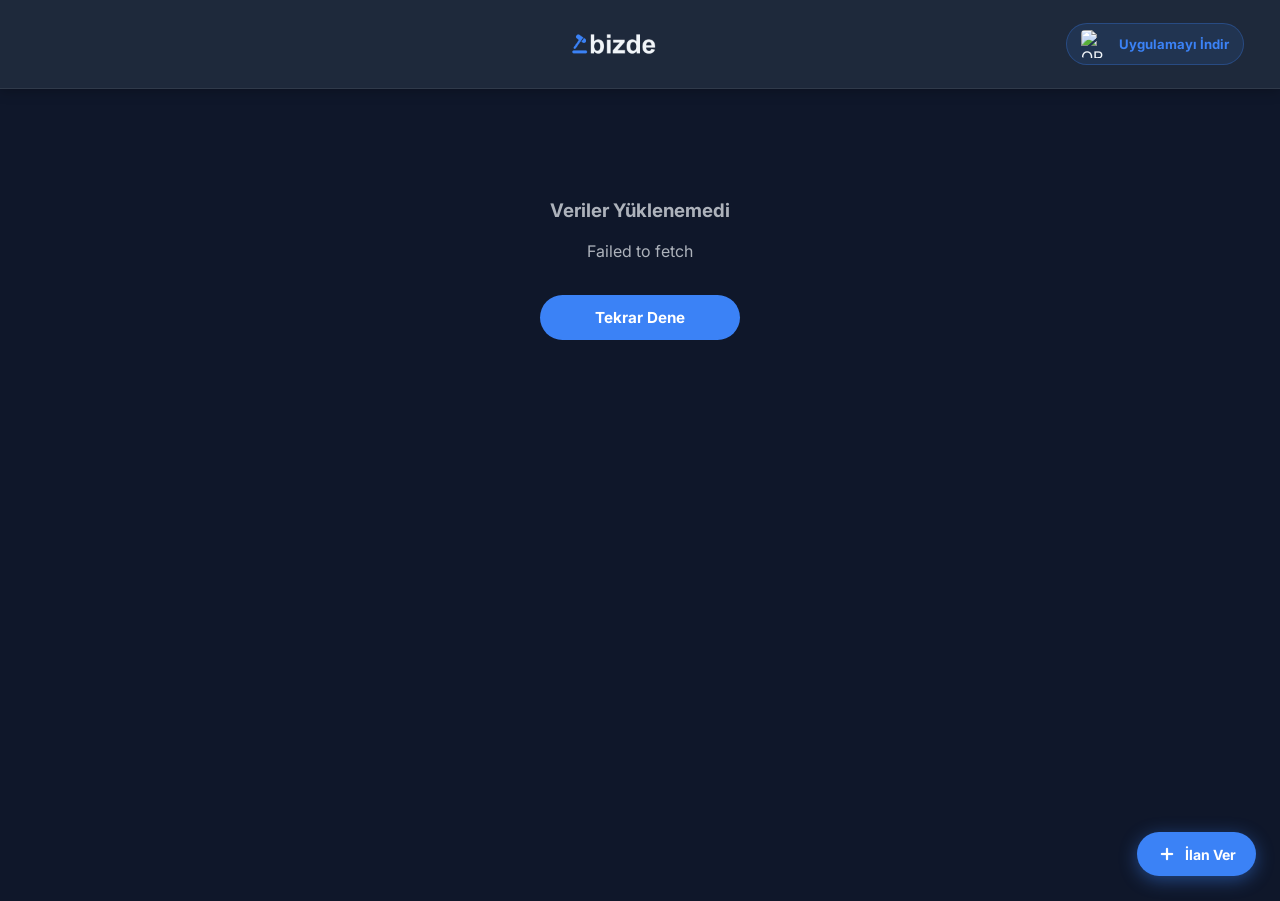
==== index.html @ 323c4555 "added new web" ====
<!DOCTYPE html>
<html lang="tr">
<head>
  <meta charset="UTF-8" />
  <meta name="viewport" content="width=device-width, initial-scale=1.0, maximum-scale=1.0, user-scalable=no" />
  <title>Bizde - İlan ve Teklifler</title>
  <meta name="description" content="Bizde, Türkiye'nin en kapsamlı ilan ve teklif platformu. İlanlarını ücretsiz yayınla, hızlı teklif al, güvenle alım satım yap." />
  
  <link rel="icon" type="image/png" href="assets/images/bizde_logo_dark.png" />
  <link rel="apple-touch-icon" href="assets/images/bizde_logo_dark.png" />

  <link rel="preconnect" href="https://fonts.googleapis.com" />
  <link rel="preconnect" href="https://fonts.gstatic.com" crossorigin />
  <link href="https://fonts.googleapis.com/css2?family=Inter:wght@300;400;500;600;700;800;900&display=swap" rel="stylesheet" />
  <!-- Exact Material Symbols Rounded font for Flutter 1:1 Icons -->
  <link rel="stylesheet" href="https://fonts.googleapis.com/css2?family=Material+Symbols+Rounded:opsz,wght,FILL,GRAD@20..48,400..700,1,0" />
  <link rel="stylesheet" href="style.css" />
</head>
<body>
  <!-- Full-Width Top Navigation Bar -->
  <header class="app-header" id="app-header">
    <div class="header-container">
      <div class="header-left">
        <!-- Back button on detail page, hidden on home -->
        <button id="header-back-btn" class="header-icon-btn" style="display: none;" onclick="window.location.hash = '#/'" title="Geri">
          <span class="material-symbols-rounded" style="font-size: 26px;">arrow_back_ios_new</span>
        </button>
      </div>

      <!-- Center: Large Prominent Bizde Logo -->
      <a href="#/" class="logo-link" id="logo-link" title="Bizde Anasayfa">
        <img src="assets/images/bizde_logo_dark.png" alt="Bizde" class="logo-img" />
      </a>

      <!-- Right: Desktop QR / Mobile Download -->
      <div class="header-right">
        <div class="header-qr-badge desktop-only" onclick="openDownloadModal('Uygulamayı İndir')">
          <img src="https://api.qrserver.com/v1/create-qr-code/?size=100x100&data=https://bizde.app/download-app&bgcolor=1E293B&color=F1F5F9" alt="QR" class="header-qr-img" />
          <div class="header-qr-text">
            <span>Uygulamayı İndir</span>
          </div>
        </div>
        <a href="https://bizde.app/download-app" class="btn-download-mobile mobile-only">İndir</a>
      </div>
    </div>
  </header>

  <!-- Main App Viewport Container -->
  <div class="app-viewport">
    <main id="app-root" class="app-main">
      <!-- Initial Shimmer Skeleton -->
      <div class="skeleton-hero shimmer"></div>
      <div class="skeleton-categories">
        <div class="skeleton-cat-item"><div class="skeleton-cat-box shimmer"></div><div class="skeleton-cat-text shimmer"></div></div>
        <div class="skeleton-cat-item"><div class="skeleton-cat-box shimmer"></div><div class="skeleton-cat-text shimmer"></div></div>
        <div class="skeleton-cat-item"><div class="skeleton-cat-box shimmer"></div><div class="skeleton-cat-text shimmer"></div></div>
        <div class="skeleton-cat-item"><div class="skeleton-cat-box shimmer"></div><div class="skeleton-cat-text shimmer"></div></div>
        <div class="skeleton-cat-item"><div class="skeleton-cat-box shimmer"></div><div class="skeleton-cat-text shimmer"></div></div>
      </div>
      <div class="skeleton-section-title shimmer"></div>
      <div class="tenders-list-container">
        <div class="skeleton-card"><div class="skeleton-card-img shimmer"></div><div class="skeleton-card-body"><div class="skeleton-line title shimmer"></div><div class="skeleton-line location shimmer"></div><div class="skeleton-line badge shimmer"></div><div class="skeleton-card-bottom"><div class="skeleton-line meta shimmer"></div><div class="skeleton-line price shimmer"></div></div></div></div>
        <div class="skeleton-card"><div class="skeleton-card-img shimmer"></div><div class="skeleton-card-body"><div class="skeleton-line title shimmer"></div><div class="skeleton-line location shimmer"></div><div class="skeleton-line badge shimmer"></div><div class="skeleton-card-bottom"><div class="skeleton-line meta shimmer"></div><div class="skeleton-line price shimmer"></div></div></div></div>
      </div>
    </main>

    <!-- Floating Action Button (Flutter FAB 1:1) -->
    <button id="fab-add-tender" class="fab-btn" onclick="openDownloadModal('İlan Verme')">
      <span class="material-symbols-rounded" style="font-size: 20px;">add</span>
      <span>İlan Ver</span>
    </button>

    <!-- App Download Modal / Dialog -->
    <div id="download-modal" class="modal-overlay" style="display: none;" onclick="closeDownloadModal(event)">
      <div class="modal-card" onclick="event.stopPropagation()">
        <button class="modal-close-btn" onclick="closeDownloadModal()">&times;</button>
        <div class="modal-header">
          <img src="assets/images/bizde_logo_dark.png" alt="Bizde" class="modal-logo" />
          <h3 id="modal-title">Bizde Mobil Uygulaması</h3>
        </div>
        <p class="modal-desc" id="modal-desc">
          Teklif vermek, ilan yayınlamak ve tüm fırsatları yakalamak için Bizde uygulamasını indirin.
        </p>
        <div class="modal-qr-section desktop-only">
          <img src="https://api.qrserver.com/v1/create-qr-code/?size=180x180&data=https://bizde.app/download-app&bgcolor=0F172A&color=F1F5F9" alt="QR Kod" class="modal-qr-img" />
          <span class="modal-qr-hint">Telefonunuzun kamerasıyla QR kodu taratın</span>
        </div>
        <div class="modal-actions">
          <a href="https://bizde.app/download-app" target="_blank" class="modal-btn-download">
            <span class="material-symbols-rounded" style="font-size: 20px;">download</span>
            Uygulamayı İndir
          </a>
        </div>
      </div>
    </div>
  </div>

  <script src="app.js"></script>
</body>
</html>
---- style.css ----
/* ============================================================
   BIZDE – Flutter (BidzyMobile) 1:1 Design System for Web
   Full Detail Gallery, Breadcrumbs, Stat Cards & Sticky Bottom Bar
   ============================================================ */

:root {
  /* Flutter Exact Colors (AppTheme) */
  --bg-main: #0F172A;
  --bg-surface: #1E293B;
  --bg-card: #1E293B;
  --bg-input: #334155;
  
  --primary: #3B82F6;
  --primary-variant: #60A5FA;
  --secondary: #34D399;
  
  --success: #10B981;
  --warning: #F59E0B;
  --error: #EF4444;
  
  --text-main: #F1F5F9;
  --text-secondary: rgba(241, 245, 249, 0.7);
  --text-muted: rgba(241, 245, 249, 0.5);
  --border-color: rgba(255, 255, 255, 0.08);

  --font-family: 'Inter', -apple-system, BlinkMacSystemFont, 'Segoe UI', Roboto, sans-serif;
  
  --radius-xs: 6px;
  --radius-sm: 8px;
  --radius-md: 12px;
  --radius-lg: 24px;   /* AppTheme signature 24px radius */
  
  --shadow-card: 0 4px 14px rgba(0, 0, 0, 0.2);
  --shadow-fab: 0 4px 18px rgba(59, 130, 246, 0.45);
  
  --max-app-width: 1200px;
}

* {
  margin: 0;
  padding: 0;
  box-sizing: border-box;
  -webkit-tap-highlight-color: transparent;
}

body {
  font-family: var(--font-family);
  background-color: var(--bg-main);
  color: var(--text-main);
  -webkit-font-smoothing: antialiased;
  -moz-osx-font-smoothing: grayscale;
  line-height: 1.4;
  min-height: 100vh;
  display: flex;
  flex-direction: column;
  align-items: center;
  width: 100%;
}

a {
  text-decoration: none;
  color: inherit;
}

button {
  cursor: pointer;
  border: none;
  background: none;
  font-family: inherit;
  color: inherit;
}

img {
  max-width: 100%;
  display: block;
}

/* ── MATERIAL ICONS (Flutter Material Rounded 1:1) ─────── */
.material-symbols-rounded {
  font-family: 'Material Symbols Rounded';
  font-weight: normal;
  font-style: normal;
  line-height: 1;
  letter-spacing: normal;
  text-transform: none;
  display: inline-flex;
  align-items: center;
  justify-content: center;
  white-space: nowrap;
  word-wrap: normal;
  direction: ltr;
  -webkit-font-feature-settings: 'liga';
  -webkit-font-smoothing: antialiased;
  font-variation-settings: 'FILL' 1, 'wght' 600, 'GRAD' 0, 'opsz' 24;
}

/* ── 1. FULL WIDTH APP BAR & HEADER ─────────────────────── */
.app-header {
  position: sticky;
  top: 0;
  left: 0;
  right: 0;
  width: 100%;
  background-color: var(--bg-surface);
  z-index: 100;
  border-bottom: 1px solid var(--border-color);
  box-shadow: 0 2px 12px rgba(0, 0, 0, 0.25);
  display: flex;
  justify-content: center;
}

.header-container {
  width: 100%;
  height: 88px;
  padding: 0 36px;
  display: flex;
  align-items: center;
  justify-content: space-between;
}

.header-left, .header-right {
  display: flex;
  align-items: center;
  min-width: 120px;
}

.header-right {
  justify-content: flex-end;
}

.header-icon-btn {
  width: 44px;
  height: 44px;
  display: flex;
  align-items: center;
  justify-content: center;
  border-radius: 50%;
  color: var(--text-main);
  transition: background-color 0.2s;
}

.header-icon-btn:hover {
  background-color: rgba(255, 255, 255, 0.08);
}

/* Large & Prominent Bizde Logo */
.logo-link {
  display: flex;
  align-items: center;
  justify-content: center;
  height: 72px;
  overflow: visible;
  transition: transform 0.2s;
}

.logo-link:hover {
  transform: scale(1.04);
}

.logo-img {
  height: 72px;
  width: 190px;
  object-fit: contain;
  transform: scale(1.45);
}

/* Header QR Badge on Desktop */
.header-qr-badge {
  display: flex;
  align-items: center;
  gap: 10px;
  background: rgba(59, 130, 246, 0.12);
  border: 1px solid rgba(59, 130, 246, 0.3);
  padding: 6px 14px;
  border-radius: var(--radius-lg);
  cursor: pointer;
  transition: all 0.2s;
}

.header-qr-badge:hover {
  background: rgba(59, 130, 246, 0.22);
  transform: translateY(-1px);
}

.header-qr-img {
  width: 28px;
  height: 28px;
  border-radius: 4px;
}

.header-qr-text {
  font-size: 0.82rem;
  font-weight: 700;
  color: var(--primary);
}

.btn-download-mobile {
  background: var(--primary);
  color: #FFF;
  padding: 8px 16px;
  border-radius: var(--radius-lg);
  font-size: 0.85rem;
  font-weight: 700;
}

/* ── 2. MAIN APP CONTAINER ──────────────────────────────── */
.app-viewport {
  width: 100%;
  max-width: var(--max-app-width);
  min-height: calc(100vh - 88px);
  position: relative;
  display: flex;
  flex-direction: column;
}

.app-main {
  flex: 1;
  width: 100%;
  padding-bottom: 90px;
}

/* ── SHIMMER SKELETON ANIMATIONS (Flutter 1:1) ─────────── */
.shimmer {
  background: linear-gradient(
    90deg,
    rgba(255, 255, 255, 0.04) 0%,
    rgba(255, 255, 255, 0.11) 50%,
    rgba(255, 255, 255, 0.04) 100%
  );
  background-size: 200% 100%;
  animation: shimmerAnim 1.4s infinite linear;
}

@keyframes shimmerAnim {
  0% {
    background-position: -200% 0;
  }
  100% {
    background-position: 200% 0;
  }
}

.skeleton-hero {
  height: 140px;
  margin: 20px 20px 0 20px;
  border-radius: var(--radius-lg);
  background-color: var(--bg-surface);
}

.skeleton-categories {
  display: flex;
  gap: 12px;
  padding: 20px 20px 10px 20px;
  overflow: hidden;
}

.skeleton-cat-item {
  display: flex;
  flex-direction: column;
  align-items: center;
  gap: 8px;
}

.skeleton-cat-box {
  width: 62px;
  height: 62px;
  border-radius: var(--radius-lg);
  background-color: var(--bg-surface);
}

.skeleton-cat-text {
  width: 48px;
  height: 10px;
  border-radius: 4px;
  background-color: var(--bg-surface);
}

.skeleton-section-title {
  width: 160px;
  height: 22px;
  border-radius: 6px;
  margin: 24px 20px 14px 20px;
  background-color: var(--bg-surface);
}

.skeleton-card {
  display: flex;
  background: var(--bg-surface);
  border-radius: var(--radius-lg);
  border: 1px solid var(--border-color);
  height: 130px;
  overflow: hidden;
}

.skeleton-card-img {
  flex: 0 0 120px;
  width: 120px;
  height: 100%;
  border-radius: 24px 0 0 24px;
  background-color: #151d2f;
}

.skeleton-card-body {
  flex: 1;
  padding: 12px 14px;
  display: flex;
  flex-direction: column;
  justify-content: space-between;
}

.skeleton-line {
  border-radius: 4px;
  background-color: rgba(255, 255, 255, 0.06);
}

.skeleton-line.title {
  width: 75%;
  height: 14px;
  margin-bottom: 8px;
}

.skeleton-line.location {
  width: 45%;
  height: 11px;
  margin-bottom: 9px;
}

.skeleton-line.badge {
  width: 40%;
  height: 18px;
  border-radius: 6px;
}

.skeleton-card-bottom {
  display: flex;
  justify-content: space-between;
  align-items: center;
}

.skeleton-line.meta {
  width: 35%;
  height: 12px;
}

.skeleton-line.price {
  width: 25%;
  height: 22px;
  border-radius: 8px;
}

/* Empty & Error States */
.empty-state, .error-state {
  display: flex;
  flex-direction: column;
  align-items: center;
  justify-content: center;
  min-height: 40vh;
  gap: 16px;
  color: var(--text-secondary);
  text-align: center;
  padding: 32px 16px;
}

/* ── 3. HERO CAROUSEL SLIDER (HeroCarouselBanner 1:1) ──── */
.hero-carousel-wrap {
  margin: 20px 20px 0 20px;
  height: 140px;
  border-radius: var(--radius-lg);
  overflow: hidden;
  position: relative;
  background-color: #273549;
  border: 1px solid var(--border-color);
  box-shadow: var(--shadow-card);
}

.hero-slider-track {
  display: flex;
  height: 100%;
  transition: transform 0.5s ease-in-out;
}

.hero-slide-item {
  min-width: 100%;
  height: 100%;
  position: relative;
  background-size: cover;
  background-position: center;
  cursor: pointer;
}

.hero-gradient-overlay {
  position: absolute;
  top: 0;
  left: 0;
  right: 0;
  bottom: 0;
  background: linear-gradient(to right, rgba(0, 0, 0, 0.8) 0%, rgba(0, 0, 0, 0.25) 100%);
  border-radius: var(--radius-lg);
  display: flex;
  align-items: center;
  padding: 0 28px;
}

.hero-content-row {
  width: 100%;
  display: flex;
  align-items: center;
  justify-content: space-between;
  gap: 16px;
}

.hero-text-col {
  flex: 1;
  display: flex;
  flex-direction: column;
  justify-content: center;
}

.hero-subtitle-pill {
  width: fit-content;
  padding: 3px 8px;
  background: rgba(255, 255, 255, 0.2);
  backdrop-filter: blur(4px);
  border-radius: var(--radius-lg);
  color: #FFF;
  font-size: 10px;
  font-weight: 600;
  letter-spacing: 0.2px;
  margin-bottom: 6px;
}

.hero-title-text {
  color: #FFF;
  font-size: 20px;
  font-weight: 800;
  line-height: 1.2;
  letter-spacing: -0.3px;
}

.hero-btn-pill {
  padding: 10px 20px;
  background-color: #FFF;
  color: #000;
  border-radius: var(--radius-lg);
  font-size: 14px;
  font-weight: 800;
  white-space: nowrap;
  box-shadow: 0 2px 8px rgba(0,0,0,0.3);
  transition: transform 0.2s;
}

.hero-btn-pill:hover {
  transform: scale(1.05);
}

.hero-dots-container {
  position: absolute;
  bottom: 8px;
  left: 0;
  right: 0;
  display: flex;
  justify-content: center;
  align-items: center;
  gap: 6px;
  z-index: 5;
}

.hero-dot {
  height: 6px;
  width: 6px;
  border-radius: 4px;
  background-color: rgba(255, 255, 255, 0.4);
  transition: all 0.3s ease;
  cursor: pointer;
}

.hero-dot.active {
  width: 16px;
  background-color: rgba(255, 255, 255, 0.95);
}

/* ── 4. CATEGORIES SECTION (Dashboard 1:1) ─────────────── */
.categories-header-wrap {
  display: flex;
  align-items: center;
  justify-content: space-between;
  padding: 24px 20px 8px 20px;
}

.categories-title-wrap {
  display: flex;
  align-items: center;
  gap: 8px;
}

.categories-accent-bar {
  width: 3.5px;
  height: 18px;
  background-color: var(--primary);
  border-radius: 2px;
}

.categories-title {
  font-size: 15px;
  font-weight: 700;
  letter-spacing: -0.2px;
  color: var(--text-main);
}

.categories-see-all-btn {
  display: flex;
  align-items: center;
  gap: 4px;
  font-size: 13px;
  font-weight: 600;
  color: var(--primary);
  padding: 4px 8px;
}

.categories-scroll-list {
  display: flex;
  gap: 12px;
  overflow-x: auto;
  padding: 6px 20px 14px 20px;
  scrollbar-width: none;
}

.categories-scroll-list::-webkit-scrollbar {
  display: none;
}

.category-card-item {
  display: flex;
  flex-direction: column;
  align-items: center;
  width: 76px;
  min-width: 76px;
  cursor: pointer;
  transition: transform 0.2s;
}

.category-card-item:hover {
  transform: translateY(-2px);
}

.category-icon-box {
  width: 62px;
  height: 62px;
  border-radius: var(--radius-lg);
  display: flex;
  align-items: center;
  justify-content: center;
  padding: 14px;
  margin-bottom: 8px;
  transition: all 0.2s;
}

.category-icon-box img {
  width: 28px;
  height: 28px;
  object-fit: contain;
}

.category-name-text {
  font-size: 11px;
  font-weight: 600;
  color: var(--text-main);
  text-align: center;
  line-height: 1.2;
  max-width: 76px;
  display: -webkit-box;
  -webkit-line-clamp: 2;
  -webkit-box-orient: vertical;
  overflow: hidden;
}

/* ── 5. SECTION HEADERS & RESPONSIVE TENDERS GRID ──────── */
.section-header-box {
  display: flex;
  align-items: center;
  justify-content: space-between;
  padding: 24px 20px 10px 20px;
}

.section-header-left {
  display: flex;
  align-items: center;
  gap: 10px;
}

.section-icon-container {
  width: 32px;
  height: 32px;
  border-radius: var(--radius-sm);
  display: flex;
  align-items: center;
  justify-content: center;
}

.section-header-title {
  font-size: 15px;
  font-weight: 700;
  letter-spacing: -0.2px;
  color: var(--text-main);
}

.section-all-link {
  display: flex;
  align-items: center;
  gap: 3px;
  font-size: 13px;
  font-weight: 600;
  color: var(--primary);
  padding: 4px 8px;
}

/* Multi-Column Responsive Grid on Desktop / Single Column on Mobile */
.tenders-list-container {
  display: grid;
  grid-template-columns: repeat(auto-fill, minmax(360px, 1fr));
  gap: 14px;
  padding: 0 20px;
}

/* Flutter TenderCard 1:1 Horizontal Layout with Spaced Hierarchy */
.tender-card {
  display: flex;
  background: var(--bg-surface);
  border-radius: var(--radius-lg);
  border: 1px solid var(--border-color);
  box-shadow: 0 3px 12px rgba(0, 0, 0, 0.15);
  height: 130px;
  overflow: hidden;
  cursor: pointer;
  transition: transform 0.15s ease, border-color 0.15s ease, box-shadow 0.15s ease;
  position: relative;
}

.tender-card:hover {
  transform: translateY(-2px);
  border-color: rgba(59, 130, 246, 0.4);
  box-shadow: 0 6px 20px rgba(0, 0, 0, 0.25);
}

.tender-card-image-wrap {
  flex: 0 0 120px;
  width: 120px;
  height: 100%;
  background: #151d2f;
  position: relative;
  overflow: hidden;
}

.tender-card-image-wrap img {
  width: 100%;
  height: 100%;
  object-fit: cover;
  border-radius: 24px 0 0 24px;
}

.tender-card-content {
  flex: 1;
  padding: 12px 14px;
  display: flex;
  flex-direction: column;
  justify-content: space-between;
  min-width: 0;
  overflow: hidden;
}

/* Title Spaced from Location */
.tender-card-title {
  font-size: 14px;
  font-weight: 700;
  color: var(--text-main);
  line-height: 1.25;
  letter-spacing: -0.1px;
  white-space: nowrap;
  overflow: hidden;
  text-overflow: ellipsis;
  margin-bottom: 5px;
}

/* Location Spaced from Category Badge */
.tender-card-location {
  display: flex;
  align-items: center;
  gap: 4px;
  font-size: 10.5px;
  color: var(--text-muted);
  font-weight: 500;
  white-space: nowrap;
  overflow: hidden;
  text-overflow: ellipsis;
  margin-bottom: 7px;
}

/* Category Badge expanding fully with clean padding */
.tender-card-category-badge {
  display: inline-flex;
  align-items: center;
  padding: 2.5px 8px;
  border-radius: var(--radius-xs);
  font-size: 10.5px;
  font-weight: 600;
  width: fit-content;
  max-width: 100%;
  margin-bottom: 4px;
  white-space: nowrap;
  overflow: hidden;
  text-overflow: ellipsis;
}

.tender-card-bottom-row {
  display: flex;
  align-items: center;
  justify-content: space-between;
  margin-top: auto;
  gap: 6px;
}

.tender-card-meta-stats {
  display: flex;
  align-items: center;
  gap: 8px;
  font-size: 10px;
  color: var(--text-muted);
}

.tender-stat-entry {
  display: flex;
  align-items: center;
  gap: 3px;
}

.tender-price-tag {
  background: rgba(59, 130, 246, 0.1);
  color: var(--primary);
  font-size: 12px;
  font-weight: 700;
  padding: 4px 8px;
  border-radius: var(--radius-sm);
  white-space: nowrap;
  letter-spacing: -0.2px;
}

/* ── 6. FLOATING ACTION BUTTON (FAB 1:1) ────────────────── */
.fab-btn {
  position: fixed;
  bottom: 24px;
  right: 24px;
  background-color: var(--primary);
  color: #FFF;
  padding: 12px 20px;
  border-radius: var(--radius-lg);
  font-size: 14px;
  font-weight: 700;
  display: flex;
  align-items: center;
  gap: 8px;
  box-shadow: var(--shadow-fab);
  z-index: 95;
  transition: transform 0.2s, background-color 0.2s;
}

.fab-btn:hover {
  background-color: var(--primary-variant);
  transform: translateY(-2px);
}

/* ── 7. TENDER DETAIL PAGE & INTERACTIVE GALLERY (Flutter 1:1) */
.detail-view-wrap {
  width: 100%;
  max-width: 900px;
  margin: 0 auto;
  position: relative;
  padding-bottom: 100px;
}

/* Gallery Slider Box */
.detail-gallery-container {
  width: 100%;
  display: flex;
  flex-direction: column;
}

.detail-hero-banner {
  position: relative;
  width: 100%;
  aspect-ratio: 16 / 10;
  max-height: 460px;
  background: #000;
  overflow: hidden;
  border-radius: 0 0 var(--radius-lg) var(--radius-lg);
  box-shadow: 0 4px 20px rgba(0,0,0,0.35);
}

.detail-hero-img {
  width: 100%;
  height: 100%;
  object-fit: contain;
  background-color: #0b1120;
  transition: opacity 0.2s ease;
}

.detail-nav-actions {
  position: absolute;
  top: 16px;
  left: 16px;
  right: 16px;
  display: flex;
  align-items: center;
  justify-content: space-between;
  z-index: 10;
}

.detail-circle-btn {
  width: 42px;
  height: 42px;
  border-radius: 50%;
  background: rgba(0, 0, 0, 0.6);
  backdrop-filter: blur(8px);
  color: #FFF;
  display: flex;
  align-items: center;
  justify-content: center;
  transition: transform 0.2s, background 0.2s;
}

.detail-circle-btn:hover {
  background: rgba(0, 0, 0, 0.85);
  transform: scale(1.05);
}

/* Gallery Arrows */
.gallery-arrow-btn {
  position: absolute;
  top: 50%;
  transform: translateY(-50%);
  width: 40px;
  height: 40px;
  border-radius: 50%;
  background: rgba(0, 0, 0, 0.55);
  backdrop-filter: blur(6px);
  color: #FFF;
  display: flex;
  align-items: center;
  justify-content: center;
  z-index: 8;
  transition: all 0.2s;
}

.gallery-arrow-btn:hover {
  background: rgba(0, 0, 0, 0.85);
  transform: translateY(-50%) scale(1.1);
}

.gallery-arrow-btn.left { left: 14px; }
.gallery-arrow-btn.right { right: 14px; }

.gallery-counter-pill {
  position: absolute;
  bottom: 14px;
  right: 16px;
  background: rgba(0, 0, 0, 0.7);
  backdrop-filter: blur(4px);
  padding: 4px 10px;
  border-radius: var(--radius-lg);
  font-size: 12px;
  font-weight: 700;
  color: #FFF;
  letter-spacing: 0.5px;
}

/* Thumbnail Strip */
.detail-thumbs-scroll {
  display: flex;
  gap: 10px;
  padding: 12px 20px 4px 20px;
  overflow-x: auto;
  scrollbar-width: none;
}

.detail-thumbs-scroll::-webkit-scrollbar {
  display: none;
}

.detail-thumb-item {
  width: 64px;
  height: 64px;
  min-width: 64px;
  border-radius: var(--radius-md);
  overflow: hidden;
  cursor: pointer;
  border: 2px solid transparent;
  background-color: var(--bg-surface);
  transition: all 0.2s;
}

.detail-thumb-item:hover {
  transform: translateY(-2px);
}

.detail-thumb-item.active {
  border-color: var(--primary);
  box-shadow: 0 0 10px rgba(59, 130, 246, 0.5);
}

.detail-thumb-item img {
  width: 100%;
  height: 100%;
  object-fit: cover;
}

/* Detail Body & Breadcrumbs */
.detail-body {
  padding: 20px 24px;
}

.detail-breadcrumb-bar {
  display: flex;
  flex-wrap: wrap;
  align-items: center;
  gap: 6px;
  margin-bottom: 16px;
}

.detail-breadcrumb-pill {
  font-size: 11px;
  font-weight: 600;
  color: var(--text-muted);
  cursor: pointer;
  transition: color 0.2s;
}

.detail-breadcrumb-pill:hover {
  color: var(--primary);
}

.detail-breadcrumb-sep {
  color: rgba(255, 255, 255, 0.2);
  font-size: 11px;
}

.detail-header-meta {
  display: flex;
  align-items: center;
  gap: 10px;
  margin-bottom: 12px;
}

.detail-cat-pill {
  display: inline-block;
  padding: 4px 12px;
  border-radius: var(--radius-lg);
  font-size: 12px;
  font-weight: 700;
  letter-spacing: 0.3px;
}

.detail-type-badge {
  display: inline-flex;
  align-items: center;
  padding: 4px 12px;
  border-radius: var(--radius-lg);
  font-size: 12px;
  font-weight: 700;
  background: rgba(59, 130, 246, 0.12);
  border: 1px solid rgba(59, 130, 246, 0.25);
  color: var(--primary);
}

.detail-main-title {
  font-size: 1.55rem;
  font-weight: 800;
  line-height: 1.3;
  color: var(--text-main);
  margin-bottom: 10px;
  letter-spacing: -0.3px;
}

.detail-location-row {
  display: flex;
  align-items: center;
  gap: 6px;
  font-size: 0.9rem;
  color: var(--text-secondary);
  margin-bottom: 24px;
}

/* 3 Stat Cards (Flutter 1:1) */
.detail-stats-grid {
  display: grid;
  grid-template-columns: repeat(3, 1fr);
  gap: 14px;
  margin-bottom: 24px;
}

.detail-stat-card {
  background: var(--bg-surface);
  border: 1px solid var(--border-color);
  border-radius: var(--radius-md);
  padding: 16px 14px;
  display: flex;
  flex-direction: column;
  gap: 4px;
  box-shadow: 0 2px 8px rgba(0,0,0,0.15);
}

.detail-stat-label-wrap {
  display: flex;
  align-items: center;
  gap: 6px;
  font-size: 0.78rem;
  font-weight: 600;
  color: var(--text-secondary);
}

.detail-stat-value {
  font-size: 1.15rem;
  font-weight: 800;
  white-space: nowrap;
  overflow: hidden;
  text-overflow: ellipsis;
  letter-spacing: -0.2px;
}

.detail-stat-sub {
  font-size: 0.72rem;
  color: var(--text-muted);
  margin-top: 2px;
}

.stat-green { color: var(--success); }
.stat-blue { color: var(--primary); }
.stat-orange { color: var(--warning); }

/* Detail Tabs Section */
.detail-tabs-card {
  background: var(--bg-surface);
  border-radius: var(--radius-lg);
  border: 1px solid var(--border-color);
  padding: 20px;
  margin-bottom: 20px;
  box-shadow: var(--shadow-card);
}

.tabs-nav-bar {
  display: flex;
  background: rgba(255, 255, 255, 0.05);
  padding: 4px;
  border-radius: var(--radius-lg);
  margin-bottom: 18px;
  gap: 4px;
}

.tab-btn {
  flex: 1;
  display: flex;
  align-items: center;
  justify-content: center;
  gap: 6px;
  padding: 10px 0;
  font-size: 0.88rem;
  font-weight: 700;
  color: var(--text-secondary);
  border-radius: 12px;
  transition: all 0.2s;
}

.tab-btn.active {
  background: var(--primary);
  color: #FFF;
  box-shadow: 0 2px 10px rgba(59, 130, 246, 0.35);
}

.tab-content-pane {
  font-size: 0.94rem;
  line-height: 1.65;
  color: var(--text-secondary);
}

.detail-desc-text {
  white-space: pre-line;
  color: var(--text-main);
  font-size: 0.95rem;
}

.attributes-table {
  width: 100%;
  border-collapse: collapse;
}

.attributes-table tr {
  border-bottom: 1px solid rgba(255, 255, 255, 0.06);
}

.attributes-table tr:last-child {
  border-bottom: none;
}

.attributes-table td {
  padding: 12px 0;
  font-size: 0.9rem;
}

.attributes-table td.attr-key {
  color: var(--text-muted);
  width: 40%;
}

.attributes-table td.attr-val {
  color: var(--text-main);
  font-weight: 600;
  text-align: right;
}

/* Seller Card (İlan Sahibi) */
.seller-card {
  background: var(--bg-surface);
  border-radius: var(--radius-lg);
  border: 1px solid var(--border-color);
  padding: 20px;
  margin-bottom: 24px;
  box-shadow: var(--shadow-card);
  cursor: pointer;
  transition: transform 0.2s, border-color 0.2s;
}

.seller-card:hover {
  transform: translateY(-2px);
  border-color: rgba(59, 130, 246, 0.4);
}

.seller-header-row {
  display: flex;
  align-items: center;
  justify-content: space-between;
  margin-bottom: 14px;
}

.seller-header-title {
  font-size: 0.95rem;
  font-weight: 700;
  color: var(--text-main);
}

.seller-rank-badge {
  font-size: 0.82rem;
  font-weight: 700;
  color: var(--warning);
  display: flex;
  align-items: center;
  gap: 4px;
  background: rgba(245, 158, 11, 0.1);
  padding: 4px 10px;
  border-radius: var(--radius-lg);
  border: 1px solid rgba(245, 158, 11, 0.2);
}

.seller-profile-row {
  display: flex;
  align-items: center;
  gap: 14px;
}

.seller-avatar {
  width: 56px;
  height: 56px;
  border-radius: 50%;
  background: rgba(59, 130, 246, 0.15);
  color: var(--primary);
  display: flex;
  align-items: center;
  justify-content: center;
  font-weight: 800;
  font-size: 1.4rem;
  overflow: hidden;
  flex-shrink: 0;
}

.seller-avatar img {
  width: 100%;
  height: 100%;
  object-fit: cover;
}

.seller-info {
  flex: 1;
  min-width: 0;
}

.seller-name-row {
  display: flex;
  align-items: center;
  gap: 6px;
}

.seller-name {
  font-size: 1.05rem;
  font-weight: 700;
  color: var(--text-main);
  white-space: nowrap;
  overflow: hidden;
  text-overflow: ellipsis;
}

.verified-icon {
  font-size: 18px;
  color: var(--primary);
}

.seller-company {
  font-size: 0.84rem;
  color: var(--text-secondary);
  margin-top: 3px;
}

/* ── 8. FIXED BOTTOM ACTION BAR ─────────────────────────── */
.bottom-action-bar {
  position: fixed;
  bottom: 0;
  left: 0;
  right: 0;
  background: var(--bg-surface);
  border-top: 1px solid var(--border-color);
  padding: 14px 24px;
  padding-bottom: calc(14px + env(safe-area-inset-bottom));
  z-index: 99;
  display: flex;
  justify-content: center;
  box-shadow: 0 -6px 20px rgba(0, 0, 0, 0.35);
}

.bottom-action-container {
  width: 100%;
  max-width: 900px;
  display: flex;
  gap: 14px;
}

.btn-action-outline {
  flex: 1;
  display: flex;
  align-items: center;
  justify-content: center;
  gap: 8px;
  padding: 13px 12px;
  border-radius: var(--radius-lg);
  border: 1.5px solid var(--primary);
  color: var(--primary);
  font-size: 0.95rem;
  font-weight: 700;
  transition: all 0.2s;
}

.btn-action-outline:hover {
  background: rgba(59, 130, 246, 0.12);
}

.btn-action-primary {
  flex: 2;
  display: flex;
  align-items: center;
  justify-content: center;
  gap: 8px;
  padding: 13px 18px;
  border-radius: var(--radius-lg);
  background: var(--primary);
  color: #FFF;
  font-size: 1rem;
  font-weight: 700;
  box-shadow: var(--shadow-fab);
  transition: all 0.2s;
}

.btn-action-primary:hover {
  background: var(--primary-variant);
  transform: translateY(-1px);
}

/* ── 9. DOWNLOAD APP MODAL ──────────────────────────────── */
.modal-overlay {
  position: fixed;
  top: 0;
  left: 0;
  right: 0;
  bottom: 0;
  background: rgba(0, 0, 0, 0.75);
  backdrop-filter: blur(8px);
  z-index: 1000;
  display: flex;
  align-items: center;
  justify-content: center;
  padding: 16px;
  animation: fadeIn 0.2s ease-out;
}

@keyframes fadeIn {
  from { opacity: 0; }
  to { opacity: 1; }
}

.modal-card {
  background: var(--bg-surface);
  border: 1px solid var(--border-color);
  border-radius: var(--radius-lg);
  width: 100%;
  max-width: 400px;
  padding: 24px;
  position: relative;
  text-align: center;
  box-shadow: 0 10px 30px rgba(0, 0, 0, 0.5);
  animation: scaleUp 0.2s ease-out;
}

@keyframes scaleUp {
  from { transform: scale(0.95); opacity: 0; }
  to { transform: scale(1); opacity: 1; }
}

.modal-close-btn {
  position: absolute;
  top: 14px;
  right: 16px;
  font-size: 1.5rem;
  color: var(--text-muted);
}

.modal-header {
  display: flex;
  flex-direction: column;
  align-items: center;
  gap: 12px;
  margin-bottom: 12px;
}

.modal-logo {
  height: 52px;
  width: auto;
}

.modal-header h3 {
  font-size: 1.15rem;
  font-weight: 700;
}

.modal-desc {
  font-size: 0.85rem;
  color: var(--text-secondary);
  margin-bottom: 20px;
  line-height: 1.4;
}

.modal-qr-section {
  display: flex;
  flex-direction: column;
  align-items: center;
  margin-bottom: 20px;
  background: var(--bg-main);
  padding: 16px;
  border-radius: var(--radius-md);
  border: 1px solid var(--border-color);
}

.modal-qr-img {
  width: 150px;
  height: 150px;
  border-radius: 8px;
  margin-bottom: 8px;
}

.modal-qr-hint {
  font-size: 0.72rem;
  color: var(--text-muted);
}

.modal-btn-download {
  display: flex;
  align-items: center;
  justify-content: center;
  gap: 8px;
  width: 100%;
  padding: 13px;
  background: var(--primary);
  color: #FFF;
  border-radius: var(--radius-lg);
  font-weight: 700;
  font-size: 0.95rem;
  transition: background 0.2s;
}

.modal-btn-download:hover {
  background: var(--primary-variant);
}

/* ── 10. RESPONSIVE HELPERS ─────────────────────────────── */
@media (min-width: 768px) {
  .mobile-only { display: none !important; }
}

@media (max-width: 767px) {
  .desktop-only { display: none !important; }
  
  .header-container {
    height: 70px;
    padding: 0 16px;
  }
  .header-left, .header-right {
    min-width: 40px;
  }
  .logo-link {
    height: 52px;
  }
  .logo-img {
    height: 52px;
    width: 140px;
    transform: scale(1.35);
  }
  
  .tenders-list-container {
    grid-template-columns: 1fr;
    padding: 0 16px;
  }
  .hero-carousel-wrap {
    margin: 14px 16px 0 16px;
    height: 130px;
  }
  .categories-header-wrap, .section-header-box {
    padding-left: 16px;
    padding-right: 16px;
  }
  .categories-scroll-list {
    padding-left: 16px;
    padding-right: 16px;
  }
  
  .detail-hero-banner {
    aspect-ratio: 4 / 3;
  }
  .detail-stats-grid {
    grid-template-columns: 1fr;
    gap: 10px;
  }
  .detail-body {
    padding: 16px;
  }
}
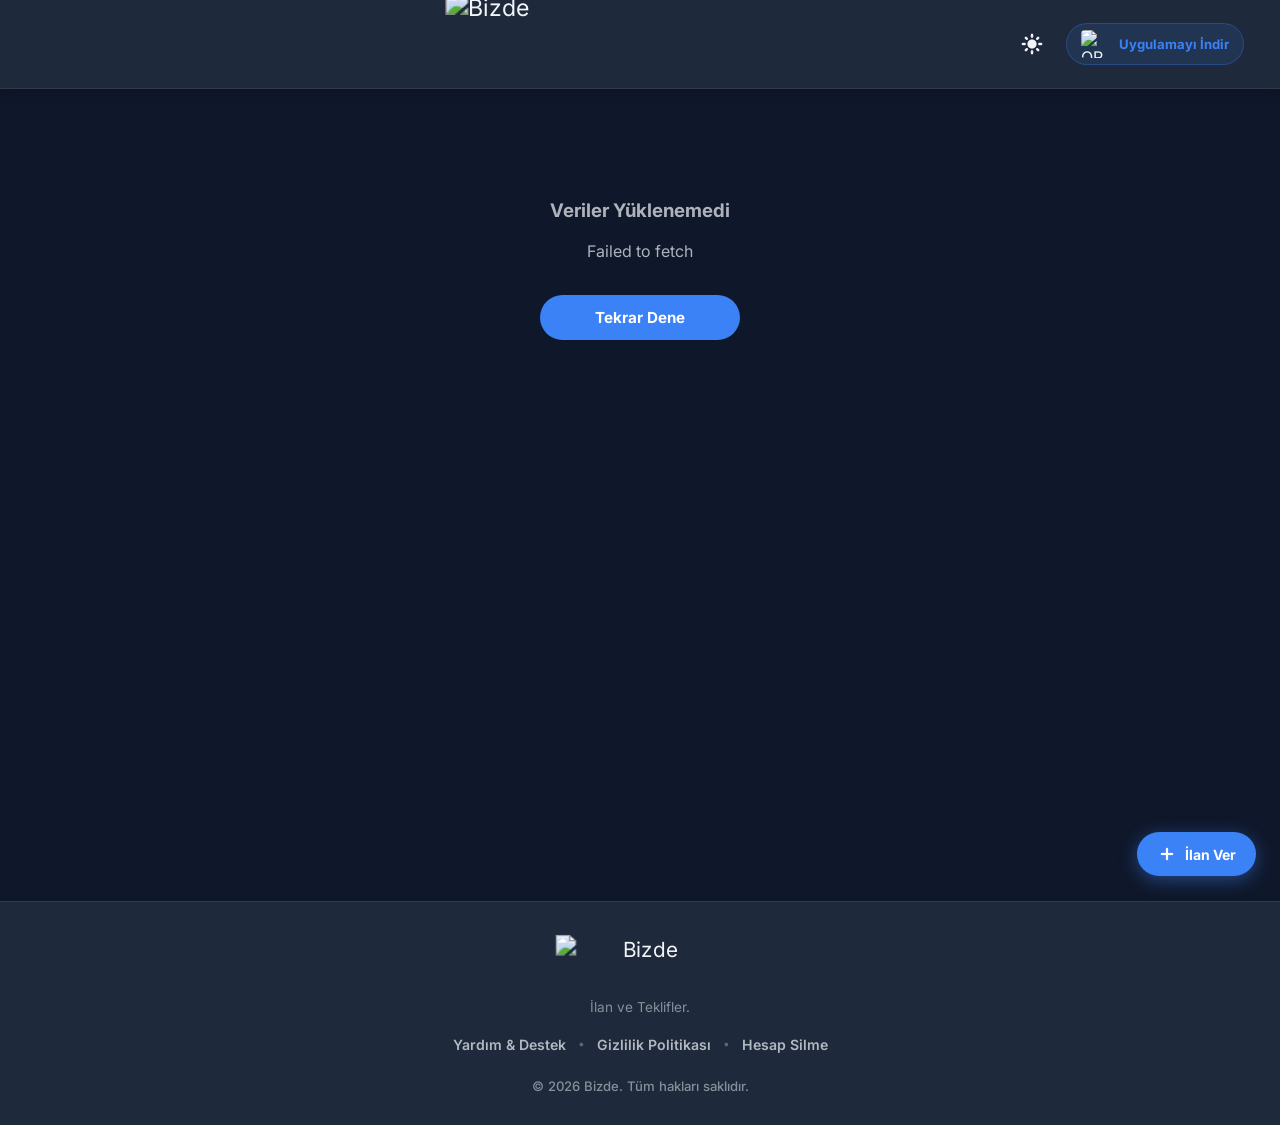
==== commit 2924ee92: "fixed" ====
--- a/index.html
+++ b/index.html
@@ -1,46 +1,66 @@
 <!DOCTYPE html>
 <html lang="tr">
+
 <head>
   <meta charset="UTF-8" />
   <meta name="viewport" content="width=device-width, initial-scale=1.0, maximum-scale=1.0, user-scalable=no" />
   <title>Bizde - İlan ve Teklifler</title>
-  <meta name="description" content="Bizde, Türkiye'nin en kapsamlı ilan ve teklif platformu. İlanlarını ücretsiz yayınla, hızlı teklif al, güvenle alım satım yap." />
-  
+  <meta name="description"
+    content="Bizde, Türkiye'nin en kapsamlı ilan ve teklif platformu. İlanlarını ücretsiz yayınla, hızlı teklif al, güvenle alım satım yap." />
+
   <link rel="icon" type="image/png" href="assets/images/bizde_logo_dark.png" />
   <link rel="apple-touch-icon" href="assets/images/bizde_logo_dark.png" />
 
   <link rel="preconnect" href="https://fonts.googleapis.com" />
   <link rel="preconnect" href="https://fonts.gstatic.com" crossorigin />
-  <link href="https://fonts.googleapis.com/css2?family=Inter:wght@300;400;500;600;700;800;900&display=swap" rel="stylesheet" />
+  <link href="https://fonts.googleapis.com/css2?family=Inter:wght@300;400;500;600;700;800;900&display=swap"
+    rel="stylesheet" />
   <!-- Exact Material Symbols Rounded font for Flutter 1:1 Icons -->
-  <link rel="stylesheet" href="https://fonts.googleapis.com/css2?family=Material+Symbols+Rounded:opsz,wght,FILL,GRAD@20..48,400..700,1,0" />
+  <link rel="stylesheet"
+    href="https://fonts.googleapis.com/css2?family=Material+Symbols+Rounded:opsz,wght,FILL,GRAD@20..48,400..700,1,0" />
+  <!-- Leaflet for OpenStreetMap (Flutter 1:1 Map) -->
+  <link rel="stylesheet" href="https://unpkg.com/leaflet@1.9.4/dist/leaflet.css"
+    integrity="sha256-p4NxAoJBhIIN+hmNHrzRCf9tD/miZyoHS5obTRR9BMY=" crossorigin="" />
+  <script src="https://unpkg.com/leaflet@1.9.4/dist/leaflet.js"
+    integrity="sha256-20nQCchB9co0qIjJZRGuk2/Z9VM+kNiyxNV1lvTlZBo=" crossorigin=""></script>
   <link rel="stylesheet" href="style.css" />
 </head>
+
 <body>
   <!-- Full-Width Top Navigation Bar -->
   <header class="app-header" id="app-header">
     <div class="header-container">
       <div class="header-left">
         <!-- Back button on detail page, hidden on home -->
-        <button id="header-back-btn" class="header-icon-btn" style="display: none;" onclick="window.location.hash = '#/'" title="Geri">
+        <button id="header-back-btn" class="header-icon-btn" style="display: none;"
+          onclick="window.location.hash = '#/'" title="Geri">
           <span class="material-symbols-rounded" style="font-size: 26px;">arrow_back_ios_new</span>
         </button>
       </div>
 
       <!-- Center: Large Prominent Bizde Logo -->
       <a href="#/" class="logo-link" id="logo-link" title="Bizde Anasayfa">
-        <img src="assets/images/bizde_logo_dark.png" alt="Bizde" class="logo-img" />
+        <img src="https://cdn.bizde.app/images/category-images/app_logos/bizde_logo_dark_mode.png" alt="Bizde"
+          class="logo-img" id="main-logo-img" />
       </a>
 
       <!-- Right: Desktop QR / Mobile Download -->
       <div class="header-right">
-        <div class="header-qr-badge desktop-only" onclick="openDownloadModal('Uygulamayı İndir')">
-          <img src="https://api.qrserver.com/v1/create-qr-code/?size=100x100&data=https://bizde.app/download-app&bgcolor=1E293B&color=F1F5F9" alt="QR" class="header-qr-img" />
-          <div class="header-qr-text">
-            <span>Uygulamayı İndir</span>
-          </div>
-        </div>
-        <a href="https://bizde.app/download-app" class="btn-download-mobile mobile-only">İndir</a>
+        <!-- Theme Toggle Button -->
+        <button id="theme-toggle-btn" class="header-icon-btn" onclick="toggleTheme()" title="Tema Değiştir"
+          style="margin-right: 12px;">
+          <span class="material-symbols-rounded" id="theme-toggle-icon" style="font-size: 22px;">light_mode</span>
+        </button>
+
+        <div class="header-qr-badge desktop-only" onclick="openDownloadModal('Uygulama İndir')">
+          <img
+            src="https://api.qrserver.com/v1/create-qr-code/?size=120x120&data=https://bizde.app/download-app&bgcolor=0F172A&color=F1F5F9"
+            alt="QR" class="header-qr-img" />
+          <span class="header-qr-text">Uygulamayı İndir</span>
+        </div>
+        <button class="btn-download-mobile mobile-only" onclick="openDownloadModal('Uygulama İndir')">
+          İndir
+        </button>
       </div>
     </div>
   </header>
@@ -51,16 +71,53 @@
       <!-- Initial Shimmer Skeleton -->
       <div class="skeleton-hero shimmer"></div>
       <div class="skeleton-categories">
-        <div class="skeleton-cat-item"><div class="skeleton-cat-box shimmer"></div><div class="skeleton-cat-text shimmer"></div></div>
-        <div class="skeleton-cat-item"><div class="skeleton-cat-box shimmer"></div><div class="skeleton-cat-text shimmer"></div></div>
-        <div class="skeleton-cat-item"><div class="skeleton-cat-box shimmer"></div><div class="skeleton-cat-text shimmer"></div></div>
-        <div class="skeleton-cat-item"><div class="skeleton-cat-box shimmer"></div><div class="skeleton-cat-text shimmer"></div></div>
-        <div class="skeleton-cat-item"><div class="skeleton-cat-box shimmer"></div><div class="skeleton-cat-text shimmer"></div></div>
+        <div class="skeleton-cat-item">
+          <div class="skeleton-cat-box shimmer"></div>
+          <div class="skeleton-cat-text shimmer"></div>
+        </div>
+        <div class="skeleton-cat-item">
+          <div class="skeleton-cat-box shimmer"></div>
+          <div class="skeleton-cat-text shimmer"></div>
+        </div>
+        <div class="skeleton-cat-item">
+          <div class="skeleton-cat-box shimmer"></div>
+          <div class="skeleton-cat-text shimmer"></div>
+        </div>
+        <div class="skeleton-cat-item">
+          <div class="skeleton-cat-box shimmer"></div>
+          <div class="skeleton-cat-text shimmer"></div>
+        </div>
+        <div class="skeleton-cat-item">
+          <div class="skeleton-cat-box shimmer"></div>
+          <div class="skeleton-cat-text shimmer"></div>
+        </div>
       </div>
       <div class="skeleton-section-title shimmer"></div>
       <div class="tenders-list-container">
-        <div class="skeleton-card"><div class="skeleton-card-img shimmer"></div><div class="skeleton-card-body"><div class="skeleton-line title shimmer"></div><div class="skeleton-line location shimmer"></div><div class="skeleton-line badge shimmer"></div><div class="skeleton-card-bottom"><div class="skeleton-line meta shimmer"></div><div class="skeleton-line price shimmer"></div></div></div></div>
-        <div class="skeleton-card"><div class="skeleton-card-img shimmer"></div><div class="skeleton-card-body"><div class="skeleton-line title shimmer"></div><div class="skeleton-line location shimmer"></div><div class="skeleton-line badge shimmer"></div><div class="skeleton-card-bottom"><div class="skeleton-line meta shimmer"></div><div class="skeleton-line price shimmer"></div></div></div></div>
+        <div class="skeleton-card">
+          <div class="skeleton-card-img shimmer"></div>
+          <div class="skeleton-card-body">
+            <div class="skeleton-line title shimmer"></div>
+            <div class="skeleton-line location shimmer"></div>
+            <div class="skeleton-line badge shimmer"></div>
+            <div class="skeleton-card-bottom">
+              <div class="skeleton-line meta shimmer"></div>
+              <div class="skeleton-line price shimmer"></div>
+            </div>
+          </div>
+        </div>
+        <div class="skeleton-card">
+          <div class="skeleton-card-img shimmer"></div>
+          <div class="skeleton-card-body">
+            <div class="skeleton-line title shimmer"></div>
+            <div class="skeleton-line location shimmer"></div>
+            <div class="skeleton-line badge shimmer"></div>
+            <div class="skeleton-card-bottom">
+              <div class="skeleton-line meta shimmer"></div>
+              <div class="skeleton-line price shimmer"></div>
+            </div>
+          </div>
+        </div>
       </div>
     </main>
 
@@ -75,14 +132,17 @@
       <div class="modal-card" onclick="event.stopPropagation()">
         <button class="modal-close-btn" onclick="closeDownloadModal()">&times;</button>
         <div class="modal-header">
-          <img src="assets/images/bizde_logo_dark.png" alt="Bizde" class="modal-logo" />
+          <img src="https://cdn.bizde.app/images/category-images/app_logos/bizde_logo_dark_mode.png" alt="Bizde"
+            class="modal-logo" id="modal-logo-img" />
           <h3 id="modal-title">Bizde Mobil Uygulaması</h3>
         </div>
         <p class="modal-desc" id="modal-desc">
           Teklif vermek, ilan yayınlamak ve tüm fırsatları yakalamak için Bizde uygulamasını indirin.
         </p>
         <div class="modal-qr-section desktop-only">
-          <img src="https://api.qrserver.com/v1/create-qr-code/?size=180x180&data=https://bizde.app/download-app&bgcolor=0F172A&color=F1F5F9" alt="QR Kod" class="modal-qr-img" />
+          <img
+            src="https://api.qrserver.com/v1/create-qr-code/?size=180x180&data=https://bizde.app/download-app&bgcolor=0F172A&color=F1F5F9"
+            alt="QR Kod" class="modal-qr-img" />
           <span class="modal-qr-hint">Telefonunuzun kamerasıyla QR kodu taratın</span>
         </div>
         <div class="modal-actions">
@@ -93,8 +153,63 @@
         </div>
       </div>
     </div>
+
+    <!-- Fullscreen Image Zoom / Lightbox Modal -->
+    <div id="image-lightbox-modal" class="lightbox-overlay" style="display: none;" onclick="closeLightbox(event)">
+      <button class="lightbox-close-btn" onclick="closeLightbox()">&times;</button>
+      <div class="lightbox-controls">
+        <button class="lightbox-ctrl-btn" onclick="zoomInLightbox()" title="Yakınlaştır">
+          <span class="material-symbols-rounded">zoom_in</span>
+        </button>
+        <button class="lightbox-ctrl-btn" onclick="zoomOutLightbox()" title="Uzaklaştır">
+          <span class="material-symbols-rounded">zoom_out</span>
+        </button>
+        <button class="lightbox-ctrl-btn" onclick="resetLightboxZoom()" title="Sıfırla">
+          <span class="material-symbols-rounded">fit_screen</span>
+        </button>
+      </div>
+
+      <button class="lightbox-nav-btn left" id="lightbox-prev-btn" onclick="prevLightboxImage(event)">
+        <span class="material-symbols-rounded" style="font-size: 32px;">chevron_left</span>
+      </button>
+
+      <div class="lightbox-img-wrapper" id="lightbox-img-wrapper" onmousedown="startDragLightbox(event)"
+        onmousemove="doDragLightbox(event)" onmouseup="stopDragLightbox()" onwheel="wheelZoomLightbox(event)">
+        <img src="" id="lightbox-active-img" alt="Zoomed Photo" draggable="false" />
+      </div>
+
+      <button class="lightbox-nav-btn right" id="lightbox-next-btn" onclick="nextLightboxImage(event)">
+        <span class="material-symbols-rounded" style="font-size: 32px;">chevron_right</span>
+      </button>
+
+      <div class="lightbox-counter" id="lightbox-counter">1 / 1</div>
+    </div>
   </div>
+
+  <!-- Unified Footer -->
+  <footer class="app-footer">
+    <div class="footer-container">
+      <div class="footer-brand">
+        <a href="#/" class="footer-logo-link">
+          <img src="https://cdn.bizde.app/images/category-images/app_logos/bizde_logo_dark_mode.png" alt="Bizde"
+            class="footer-logo-img" id="footer-logo-img" />
+        </a>
+        <p class="footer-desc">İlan ve Teklifler.</p>
+      </div>
+      <div class="footer-links-row">
+        <a href="help/" class="footer-link">Yardım & Destek</a>
+        <span class="footer-link-dot">•</span>
+        <a href="privacy-policy/" class="footer-link">Gizlilik Politikası</a>
+        <span class="footer-link-dot">•</span>
+        <a href="account/delete/" class="footer-link">Hesap Silme</a>
+      </div>
+      <div class="footer-copyright">
+        © 2026 Bizde. Tüm hakları saklıdır.
+      </div>
+    </div>
+  </footer>
 
   <script src="app.js"></script>
 </body>
+
 </html>
--- a/style.css
+++ b/style.css
@@ -4,7 +4,7 @@
    ============================================================ */
 
 :root {
-  /* Flutter Exact Colors (AppTheme) */
+  /* Flutter Exact Colors (Dark Mode Default) */
   --bg-main: #0F172A;
   --bg-surface: #1E293B;
   --bg-card: #1E293B;
@@ -34,6 +34,52 @@
   --shadow-fab: 0 4px 18px rgba(59, 130, 246, 0.45);
   
   --max-app-width: 1200px;
+  --shimmer-grad: linear-gradient(90deg, rgba(255, 255, 255, 0.04) 0%, rgba(255, 255, 255, 0.11) 50%, rgba(255, 255, 255, 0.04) 100%);
+  --shimmer-block: rgba(255, 255, 255, 0.06);
+  --tab-nav-bg: rgba(255, 255, 255, 0.05);
+}
+
+[data-theme="light"] {
+  /* Flutter Exact Colors (Light Mode) */
+  --bg-main: #F8FAFC;
+  --bg-surface: #FFFFFF;
+  --bg-card: #FFFFFF;
+  --bg-input: #E2E8F0;
+  
+  --primary: #2563EB;
+  --primary-variant: #3B82F6;
+  --secondary: #10B981;
+  
+  --success: #10B981;
+  --warning: #D97706;
+  --error: #DC2626;
+  
+  --text-main: #0F172A;
+  --text-secondary: #475569;
+  --text-muted: #64748B;
+  --border-color: rgba(0, 0, 0, 0.08);
+
+  --shadow-card: 0 4px 16px rgba(0, 0, 0, 0.06);
+  --shadow-fab: 0 4px 18px rgba(37, 99, 235, 0.35);
+
+  --shimmer-grad: linear-gradient(90deg, rgba(0, 0, 0, 0.04) 0%, rgba(0, 0, 0, 0.09) 50%, rgba(0, 0, 0, 0.04) 100%);
+  --shimmer-block: rgba(0, 0, 0, 0.06);
+  --tab-nav-bg: rgba(0, 0, 0, 0.04);
+}
+
+[data-theme="light"] .tender-card {
+  box-shadow: 0 2px 10px rgba(0, 0, 0, 0.05);
+  border: 1px solid rgba(0, 0, 0, 0.08);
+}
+
+[data-theme="light"] .tender-card:hover {
+  border-color: var(--primary);
+  box-shadow: 0 6px 20px rgba(37, 99, 235, 0.12);
+}
+
+[data-theme="light"] .category-icon-box {
+  background-color: rgba(0, 0, 0, 0.03) !important;
+  border-color: rgba(0, 0, 0, 0.08) !important;
 }
 
 * {
@@ -55,6 +101,7 @@
   flex-direction: column;
   align-items: center;
   width: 100%;
+  transition: background-color 0.25s ease, color 0.25s ease;
 }
 
 a {
@@ -107,6 +154,7 @@
   box-shadow: 0 2px 12px rgba(0, 0, 0, 0.25);
   display: flex;
   justify-content: center;
+  transition: background-color 0.25s ease, border-color 0.25s ease;
 }
 
 .header-container {
@@ -136,11 +184,12 @@
   justify-content: center;
   border-radius: 50%;
   color: var(--text-main);
-  transition: background-color 0.2s;
+  transition: background-color 0.2s, transform 0.2s;
 }
 
 .header-icon-btn:hover {
-  background-color: rgba(255, 255, 255, 0.08);
+  background-color: rgba(125, 125, 125, 0.15);
+  transform: scale(1.05);
 }
 
 /* Large & Prominent Bizde Logo */
@@ -219,14 +268,9 @@
   padding-bottom: 90px;
 }
 
-/* ── SHIMMER SKELETON ANIMATIONS (Flutter 1:1) ─────────── */
+/* ── SHIMMER SKELETON ANIMATIONS ───────────────────────── */
 .shimmer {
-  background: linear-gradient(
-    90deg,
-    rgba(255, 255, 255, 0.04) 0%,
-    rgba(255, 255, 255, 0.11) 50%,
-    rgba(255, 255, 255, 0.04) 100%
-  );
+  background: var(--shimmer-grad);
   background-size: 200% 100%;
   animation: shimmerAnim 1.4s infinite linear;
 }
@@ -297,7 +341,7 @@
   width: 120px;
   height: 100%;
   border-radius: 24px 0 0 24px;
-  background-color: #151d2f;
+  background-color: var(--border-color);
 }
 
 .skeleton-card-body {
@@ -310,7 +354,7 @@
 
 .skeleton-line {
   border-radius: 4px;
-  background-color: rgba(255, 255, 255, 0.06);
+  background-color: var(--shimmer-block);
 }
 
 .skeleton-line.title {
@@ -768,39 +812,53 @@
   transform: translateY(-2px);
 }
 
-/* ── 7. TENDER DETAIL PAGE & INTERACTIVE GALLERY (Flutter 1:1) */
+/* ── 7. TENDER DETAIL PAGE (Responsive 2-Column Grid on Web) ── */
 .detail-view-wrap {
   width: 100%;
-  max-width: 900px;
+  max-width: var(--max-app-width);
   margin: 0 auto;
   position: relative;
-  padding-bottom: 100px;
-}
-
-/* Gallery Slider Box */
+  padding: 24px 20px 100px 20px;
+}
+
+.detail-grid-layout {
+  display: grid;
+  grid-template-columns: minmax(380px, 480px) 1fr;
+  gap: 36px;
+  align-items: start;
+  width: 100%;
+}
+
+/* Left Column: Photo Gallery (Sticky on desktop) */
 .detail-gallery-container {
   width: 100%;
   display: flex;
   flex-direction: column;
+  position: sticky;
+  top: 108px;
+  z-index: 10;
 }
 
 .detail-hero-banner {
   position: relative;
   width: 100%;
-  aspect-ratio: 16 / 10;
+  aspect-ratio: 4 / 3;
   max-height: 460px;
-  background: #000;
+  background: var(--bg-surface);
   overflow: hidden;
-  border-radius: 0 0 var(--radius-lg) var(--radius-lg);
-  box-shadow: 0 4px 20px rgba(0,0,0,0.35);
+  border-radius: var(--radius-lg);
+  border: 1px solid var(--border-color);
+  box-shadow: var(--shadow-card);
+  cursor: pointer;
+  transition: background-color 0.25s ease, border-color 0.25s ease;
 }
 
 .detail-hero-img {
   width: 100%;
   height: 100%;
   object-fit: contain;
-  background-color: #0b1120;
-  transition: opacity 0.2s ease;
+  background-color: var(--bg-surface);
+  transition: opacity 0.2s ease, background-color 0.25s ease;
 }
 
 .detail-nav-actions {
@@ -912,34 +970,207 @@
   object-fit: cover;
 }
 
-/* Detail Body & Breadcrumbs */
+/* Right Column: Detail Content Body */
 .detail-body {
-  padding: 20px 24px;
+  width: 100%;
+  display: flex;
+  flex-direction: column;
+  padding: 0;
 }
 
 .detail-breadcrumb-bar {
   display: flex;
-  flex-wrap: wrap;
-  align-items: center;
-  gap: 6px;
-  margin-bottom: 16px;
+  flex-wrap: nowrap;
+  align-items: center;
+  gap: 2px;
+  margin-bottom: 6px;
+  max-width: 100%;
+  overflow-x: auto;
+  scrollbar-width: none;
+}
+
+.detail-breadcrumb-bar::-webkit-scrollbar {
+  display: none;
 }
 
 .detail-breadcrumb-pill {
-  font-size: 11px;
+  padding: 1px 4px;
+  border-radius: 3px;
+  font-size: 8.5px;
   font-weight: 600;
+  cursor: pointer;
+  display: inline-flex;
+  align-items: center;
+  line-height: 1.15;
+  white-space: nowrap;
+  overflow: hidden;
+  text-overflow: ellipsis;
+  max-width: 90px;
+  flex-shrink: 1;
+  transition: transform 0.15s, opacity 0.15s;
+}
+
+.detail-breadcrumb-pill:hover {
+  transform: translateY(-1px);
+  opacity: 0.9;
+}
+
+.detail-breadcrumb-sep {
   color: var(--text-muted);
+  font-size: 9px;
+  display: inline-flex;
+  align-items: center;
+  opacity: 0.7;
+  flex-shrink: 0;
+}
+
+.gallery-zoom-hint {
+  position: absolute;
+  top: 14px;
+  right: 14px;
+  background: rgba(0, 0, 0, 0.6);
+  backdrop-filter: blur(6px);
+  color: #FFF;
+  padding: 6px;
+  border-radius: 50%;
+  display: flex;
+  align-items: center;
+  justify-content: center;
   cursor: pointer;
-  transition: color 0.2s;
-}
-
-.detail-breadcrumb-pill:hover {
-  color: var(--primary);
-}
-
-.detail-breadcrumb-sep {
-  color: rgba(255, 255, 255, 0.2);
-  font-size: 11px;
+  z-index: 10;
+  transition: transform 0.2s, background 0.2s;
+}
+
+.gallery-zoom-hint:hover {
+  background: rgba(0, 0, 0, 0.85);
+  transform: scale(1.1);
+}
+
+/* ── FULLSCREEN IMAGE LIGHTBOX & ZOOM ──────────────────── */
+.lightbox-overlay {
+  position: fixed;
+  top: 0;
+  left: 0;
+  right: 0;
+  bottom: 0;
+  background: rgba(5, 8, 15, 0.95);
+  backdrop-filter: blur(12px);
+  z-index: 2000;
+  display: flex;
+  align-items: center;
+  justify-content: center;
+  overflow: hidden;
+  user-select: none;
+  animation: fadeIn 0.2s ease-out;
+}
+
+.lightbox-close-btn {
+  position: absolute;
+  top: 18px;
+  right: 22px;
+  font-size: 2.2rem;
+  color: rgba(255, 255, 255, 0.8);
+  z-index: 2010;
+  line-height: 1;
+  transition: color 0.2s, transform 0.2s;
+}
+
+.lightbox-close-btn:hover {
+  color: #FFF;
+  transform: scale(1.15);
+}
+
+.lightbox-controls {
+  position: absolute;
+  top: 18px;
+  left: 50%;
+  transform: translateX(-50%);
+  display: flex;
+  gap: 8px;
+  background: rgba(30, 41, 59, 0.85);
+  border: 1px solid rgba(255, 255, 255, 0.1);
+  padding: 6px 12px;
+  border-radius: var(--radius-lg);
+  z-index: 2010;
+  box-shadow: 0 4px 16px rgba(0, 0, 0, 0.5);
+}
+
+.lightbox-ctrl-btn {
+  width: 36px;
+  height: 36px;
+  border-radius: 50%;
+  display: flex;
+  align-items: center;
+  justify-content: center;
+  color: var(--text-main);
+  transition: background-color 0.2s;
+}
+
+.lightbox-ctrl-btn:hover {
+  background-color: rgba(255, 255, 255, 0.15);
+}
+
+.lightbox-nav-btn {
+  position: absolute;
+  top: 50%;
+  transform: translateY(-50%);
+  width: 48px;
+  height: 48px;
+  border-radius: 50%;
+  background: rgba(30, 41, 59, 0.85);
+  border: 1px solid rgba(255, 255, 255, 0.12);
+  color: #FFF;
+  display: flex;
+  align-items: center;
+  justify-content: center;
+  z-index: 2010;
+  transition: all 0.2s;
+}
+
+.lightbox-nav-btn:hover {
+  background: var(--primary);
+  transform: translateY(-50%) scale(1.1);
+}
+
+.lightbox-nav-btn.left { left: 24px; }
+.lightbox-nav-btn.right { right: 24px; }
+
+.lightbox-img-wrapper {
+  width: 100vw;
+  height: 100vh;
+  display: flex;
+  align-items: center;
+  justify-content: center;
+  cursor: grab;
+}
+
+.lightbox-img-wrapper.dragging {
+  cursor: grabbing;
+}
+
+#lightbox-active-img {
+  max-width: 88vw;
+  max-height: 82vh;
+  object-fit: contain;
+  border-radius: 8px;
+  box-shadow: 0 8px 30px rgba(0,0,0,0.6);
+  transform-origin: center center;
+  transition: transform 0.1s ease-out;
+}
+
+.lightbox-counter {
+  position: absolute;
+  bottom: 24px;
+  left: 50%;
+  transform: translateX(-50%);
+  background: rgba(30, 41, 59, 0.85);
+  border: 1px solid rgba(255, 255, 255, 0.1);
+  padding: 6px 16px;
+  border-radius: var(--radius-lg);
+  font-size: 13px;
+  font-weight: 700;
+  color: var(--text-main);
+  z-index: 2010;
 }
 
 .detail-header-meta {
@@ -988,23 +1219,26 @@
   margin-bottom: 24px;
 }
 
-/* 3 Stat Cards (Flutter 1:1) */
+/* Stat Cards (All on the same row) */
 .detail-stats-grid {
-  display: grid;
-  grid-template-columns: repeat(3, 1fr);
-  gap: 14px;
+  display: flex;
+  gap: 10px;
   margin-bottom: 24px;
+  width: 100%;
 }
 
 .detail-stat-card {
+  flex: 1;
+  min-width: 0;
   background: var(--bg-surface);
   border: 1px solid var(--border-color);
   border-radius: var(--radius-md);
-  padding: 16px 14px;
+  padding: 12px 14px;
   display: flex;
   flex-direction: column;
   gap: 4px;
-  box-shadow: 0 2px 8px rgba(0,0,0,0.15);
+  box-shadow: var(--shadow-card);
+  transition: background-color 0.25s ease, border-color 0.25s ease;
 }
 
 .detail-stat-label-wrap {
@@ -1047,7 +1281,7 @@
 
 .tabs-nav-bar {
   display: flex;
-  background: rgba(255, 255, 255, 0.05);
+  background: var(--tab-nav-bg);
   padding: 4px;
   border-radius: var(--radius-lg);
   margin-bottom: 18px;
@@ -1088,11 +1322,12 @@
 
 .attributes-table {
   width: 100%;
+  table-layout: fixed;
   border-collapse: collapse;
 }
 
 .attributes-table tr {
-  border-bottom: 1px solid rgba(255, 255, 255, 0.06);
+  border-bottom: 1px solid var(--border-color);
 }
 
 .attributes-table tr:last-child {
@@ -1102,17 +1337,96 @@
 .attributes-table td {
   padding: 12px 0;
   font-size: 0.9rem;
+  vertical-align: top;
 }
 
 .attributes-table td.attr-key {
   color: var(--text-muted);
-  width: 40%;
+  width: 50%;
+  padding-right: 16px;
 }
 
 .attributes-table td.attr-val {
   color: var(--text-main);
   font-weight: 600;
-  text-align: right;
+  width: 50%;
+  text-align: left;
+}
+
+/* ── OPENSTREETMAP CONTAINER (Flutter 1:1 Large Square Format) ── */
+.map-container-wrap {
+  display: flex;
+  flex-direction: column;
+  gap: 14px;
+  width: 100%;
+}
+
+.detail-map-box {
+  width: 100%;
+  aspect-ratio: 16 / 10;
+  max-height: 380px;
+  min-height: 260px;
+  border-radius: var(--radius-lg);
+  overflow: hidden;
+  border: 1px solid var(--border-color);
+  background-color: var(--bg-surface);
+  z-index: 1;
+  box-shadow: var(--shadow-card);
+  transition: background-color 0.25s ease, border-color 0.25s ease;
+}
+
+.map-approx-badge {
+  display: flex;
+  align-items: center;
+  gap: 8px;
+  width: 100%;
+  background: rgba(59, 130, 246, 0.1);
+  border: 1px solid rgba(59, 130, 246, 0.2);
+  color: var(--primary-variant);
+  padding: 10px 14px;
+  border-radius: var(--radius-md);
+  font-size: 0.82rem;
+  font-weight: 500;
+}
+
+.map-location-footer {
+  display: flex;
+  align-items: center;
+  justify-content: space-between;
+  gap: 12px;
+  width: 100%;
+  background: var(--tab-nav-bg);
+  padding: 12px 16px;
+  border-radius: var(--radius-md);
+}
+
+.map-location-text {
+  display: flex;
+  align-items: center;
+  gap: 6px;
+  font-size: 0.85rem;
+  color: var(--text-main);
+  font-weight: 600;
+}
+
+.btn-map-external {
+  display: inline-flex;
+  align-items: center;
+  gap: 4px;
+  background: rgba(59, 130, 246, 0.15);
+  border: 1px solid rgba(59, 130, 246, 0.3);
+  color: var(--primary);
+  padding: 6px 12px;
+  border-radius: var(--radius-lg);
+  font-size: 0.78rem;
+  font-weight: 700;
+  white-space: nowrap;
+  transition: all 0.2s;
+}
+
+.btn-map-external:hover {
+  background: var(--primary);
+  color: #FFF;
 }
 
 /* Seller Card (İlan Sahibi) */
@@ -1216,7 +1530,7 @@
   margin-top: 3px;
 }
 
-/* ── 8. FIXED BOTTOM ACTION BAR ─────────────────────────── */
+/* ── 8. FIXED BOTTOM ACTION BAR (Flutter 1:1) ───────────── */
 .bottom-action-bar {
   position: fixed;
   bottom: 0;
@@ -1239,7 +1553,8 @@
   gap: 14px;
 }
 
-.btn-action-outline {
+/* Green Buttons for Ara & Mesaj */
+.btn-action-green {
   flex: 1;
   display: flex;
   align-items: center;
@@ -1247,15 +1562,18 @@
   gap: 8px;
   padding: 13px 12px;
   border-radius: var(--radius-lg);
-  border: 1.5px solid var(--primary);
-  color: var(--primary);
+  background: #10B981;
+  color: #FFF;
   font-size: 0.95rem;
   font-weight: 700;
+  box-shadow: 0 4px 14px rgba(16, 185, 129, 0.35);
   transition: all 0.2s;
 }
 
-.btn-action-outline:hover {
-  background: rgba(59, 130, 246, 0.12);
+.btn-action-green:hover {
+  background: #059669;
+  transform: translateY(-1px);
+  box-shadow: 0 6px 18px rgba(16, 185, 129, 0.45);
 }
 
 .btn-action-primary {
@@ -1392,6 +1710,282 @@
 
 .modal-btn-download:hover {
   background: var(--primary-variant);
+}
+
+/* ── 9. UNIFIED APP FOOTER ──────────────────────────────── */
+.app-footer {
+  width: 100%;
+  background-color: var(--bg-surface);
+  border-top: 1px solid var(--border-color);
+  padding: 40px 24px 30px 24px;
+  margin-top: auto;
+  display: flex;
+  justify-content: center;
+  transition: background-color 0.25s ease, border-color 0.25s ease;
+  z-index: 10;
+}
+
+.footer-container {
+  width: 100%;
+  max-width: var(--max-app-width);
+  display: flex;
+  flex-direction: column;
+  align-items: center;
+  text-align: center;
+  gap: 18px;
+}
+
+.footer-brand {
+  display: flex;
+  flex-direction: column;
+  align-items: center;
+  gap: 8px;
+}
+
+.footer-logo-img {
+  height: 48px;
+  width: 130px;
+  object-fit: contain;
+  transform: scale(1.3);
+  transition: transform 0.2s;
+}
+
+.footer-logo-img:hover {
+  transform: scale(1.36);
+}
+
+.footer-desc {
+  font-size: 0.85rem;
+  color: var(--text-muted);
+  max-width: 400px;
+}
+
+.footer-links-row {
+  display: flex;
+  flex-wrap: wrap;
+  align-items: center;
+  justify-content: center;
+  gap: 12px;
+}
+
+.footer-link {
+  font-size: 0.88rem;
+  font-weight: 600;
+  color: var(--text-secondary);
+  transition: color 0.2s;
+}
+
+.footer-link:hover {
+  color: var(--primary);
+}
+
+.footer-link-dot {
+  color: var(--text-muted);
+  font-size: 0.75rem;
+  opacity: 0.6;
+}
+
+.footer-copyright {
+  font-size: 0.82rem;
+  color: var(--text-muted);
+  font-weight: 500;
+  margin-top: 4px;
+}
+
+/* ── STATIC CONTENT PAGES (Help, Privacy, Account Delete) ─ */
+.static-page-wrap {
+  width: 100%;
+  max-width: 860px;
+  margin: 0 auto;
+  padding: 36px 20px 80px 20px;
+  display: flex;
+  flex-direction: column;
+  gap: 28px;
+}
+
+.static-hero-header {
+  text-align: center;
+  display: flex;
+  flex-direction: column;
+  align-items: center;
+  gap: 10px;
+}
+
+.static-badge-pill {
+  display: inline-flex;
+  align-items: center;
+  gap: 6px;
+  background: rgba(59, 130, 246, 0.12);
+  border: 1px solid rgba(59, 130, 246, 0.25);
+  color: var(--primary);
+  padding: 5px 14px;
+  border-radius: var(--radius-lg);
+  font-size: 0.82rem;
+  font-weight: 700;
+}
+
+.static-hero-title {
+  font-size: 2rem;
+  font-weight: 800;
+  color: var(--text-main);
+  letter-spacing: -0.5px;
+}
+
+.static-hero-subtitle {
+  font-size: 0.95rem;
+  color: var(--text-secondary);
+  max-width: 580px;
+  line-height: 1.5;
+}
+
+.static-card {
+  background: var(--bg-surface);
+  border: 1px solid var(--border-color);
+  border-radius: var(--radius-lg);
+  padding: 28px;
+  box-shadow: var(--shadow-card);
+  transition: background-color 0.25s ease, border-color 0.25s ease;
+}
+
+.static-section-heading {
+  font-size: 1.25rem;
+  font-weight: 700;
+  color: var(--text-main);
+  margin-bottom: 14px;
+  display: flex;
+  align-items: center;
+  gap: 10px;
+}
+
+.static-text-block {
+  font-size: 0.94rem;
+  color: var(--text-secondary);
+  line-height: 1.7;
+}
+
+.static-text-block p {
+  margin-bottom: 14px;
+}
+
+.static-text-block ul {
+  padding-left: 20px;
+  margin-bottom: 16px;
+}
+
+.static-text-block li {
+  margin-bottom: 8px;
+}
+
+/* FAQ Item Accordion */
+.faq-item {
+  border-bottom: 1px solid var(--border-color);
+  padding: 16px 0;
+}
+
+.faq-item:last-child {
+  border-bottom: none;
+  padding-bottom: 0;
+}
+
+.faq-item:first-child {
+  padding-top: 0;
+}
+
+.faq-question {
+  display: flex;
+  align-items: center;
+  justify-content: space-between;
+  gap: 12px;
+  font-size: 1.02rem;
+  font-weight: 700;
+  color: var(--text-main);
+  cursor: pointer;
+  user-select: none;
+}
+
+.faq-question:hover {
+  color: var(--primary);
+}
+
+.faq-answer {
+  display: none;
+  margin-top: 10px;
+  font-size: 0.92rem;
+  color: var(--text-secondary);
+  line-height: 1.6;
+}
+
+/* Danger / Delete Account Warning Box */
+.danger-warning-box {
+  background: rgba(239, 68, 68, 0.1);
+  border: 1px solid rgba(239, 68, 68, 0.25);
+  border-radius: var(--radius-md);
+  padding: 18px;
+  display: flex;
+  gap: 12px;
+  margin-bottom: 20px;
+}
+
+.danger-icon {
+  color: var(--error);
+  font-size: 24px;
+  flex-shrink: 0;
+}
+
+.danger-text {
+  font-size: 0.88rem;
+  color: var(--text-main);
+  line-height: 1.5;
+}
+
+.form-group {
+  display: flex;
+  flex-direction: column;
+  gap: 6px;
+  margin-bottom: 16px;
+}
+
+.form-label {
+  font-size: 0.85rem;
+  font-weight: 600;
+  color: var(--text-secondary);
+}
+
+.form-input {
+  background: var(--bg-input);
+  border: 1px solid var(--border-color);
+  border-radius: var(--radius-md);
+  padding: 12px 16px;
+  font-family: inherit;
+  font-size: 0.95rem;
+  color: var(--text-main);
+  outline: none;
+  transition: border-color 0.2s;
+}
+
+.form-input:focus {
+  border-color: var(--primary);
+}
+
+.btn-danger-submit {
+  width: 100%;
+  padding: 14px;
+  background: var(--error);
+  color: #FFF;
+  border-radius: var(--radius-lg);
+  font-size: 1rem;
+  font-weight: 700;
+  display: flex;
+  align-items: center;
+  justify-content: center;
+  gap: 8px;
+  box-shadow: 0 4px 16px rgba(239, 68, 68, 0.35);
+  transition: background-color 0.2s, transform 0.2s;
+}
+
+.btn-danger-submit:hover {
+  background: #DC2626;
+  transform: translateY(-1px);
 }
 
 /* ── 10. RESPONSIVE HELPERS ─────────────────────────────── */
@@ -1434,15 +2028,26 @@
     padding-left: 16px;
     padding-right: 16px;
   }
-  
+}
+
+@media (max-width: 899px) {
+  .detail-view-wrap {
+    padding: 0 0 100px 0;
+  }
+  .detail-grid-layout {
+    grid-template-columns: 1fr;
+    gap: 0;
+  }
+  .detail-gallery-container {
+    position: static;
+  }
   .detail-hero-banner {
-    aspect-ratio: 4 / 3;
-  }
-  .detail-stats-grid {
-    grid-template-columns: 1fr;
-    gap: 10px;
+    border-radius: 0 0 var(--radius-lg) var(--radius-lg);
+    border: none;
+    border-bottom: 1px solid var(--border-color);
+    aspect-ratio: 16 / 10;
   }
   .detail-body {
-    padding: 16px;
+    padding: 16px 20px;
   }
 }
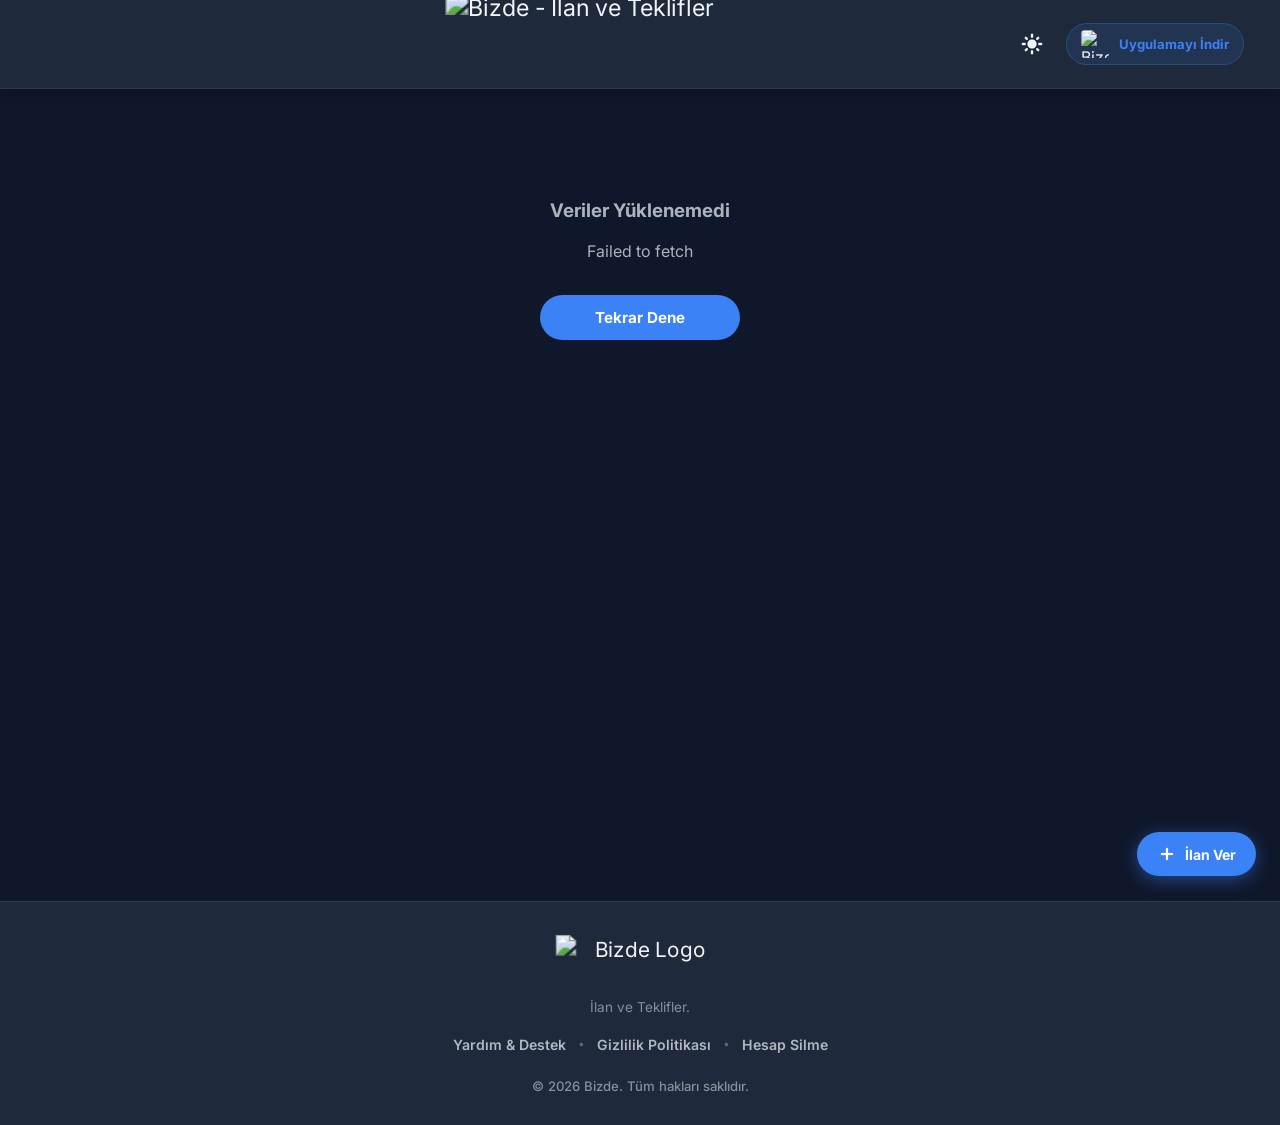
==== commit bee93898: "added seo and geo" ====
--- a/index.html
+++ b/index.html
@@ -1,21 +1,129 @@
 <!DOCTYPE html>
-<html lang="tr">
+<html lang="tr" prefix="og: https://ogp.me/ns#">
 
 <head>
   <meta charset="UTF-8" />
   <meta name="viewport" content="width=device-width, initial-scale=1.0, maximum-scale=1.0, user-scalable=no" />
-  <title>Bizde - İlan ve Teklifler</title>
+
+  <!-- Primary SEO Meta Tags -->
+  <title>Bizde - İlan ve Teklifler | Türkiye'nin İlan ve Açık Arttırma Platformu</title>
+  <meta name="title" content="Bizde - İlan ve Teklifler | Türkiye'nin İlan ve Açık Arttırma Platformu" />
   <meta name="description"
-    content="Bizde, Türkiye'nin en kapsamlı ilan ve teklif platformu. İlanlarını ücretsiz yayınla, hızlı teklif al, güvenle alım satım yap." />
-
+    content="Bizde, Türkiye'nin yenilikçi ilan, açık arttırma ve teklif platformu. İlanlarını ücretsiz yayınla, hızlı teklif al, güvenle alım satım yap." />
+  <meta name="keywords"
+    content="bizde, ilan, teklif ver, açık arttırma, ikinci el, vasıta, emlak, alışveriş, türkiye ilan sitesi, güvenli alım satım, mobil ilan uygulaması, online mezat, oto ilan, konut ilan" />
+  <meta name="author" content="Bizde" />
+  <meta name="robots" content="index, follow, max-image-preview:large, max-snippet:-1, max-video-preview:-1" />
+  <link rel="canonical" href="https://bizde.app/" />
+
+  <!-- Mobile & PWA Metadata -->
+  <meta name="theme-color" content="#0B1120" />
+  <meta name="mobile-web-app-capable" content="yes" />
+  <meta name="apple-mobile-web-app-capable" content="yes" />
+  <meta name="apple-mobile-web-app-status-bar-style" content="black-translucent" />
+  <meta name="apple-mobile-web-app-title" content="Bizde" />
+  <link rel="manifest" href="manifest.webmanifest" />
+
+  <!-- Geographic & Language Meta -->
+  <meta name="geo.region" content="TR" />
+  <meta name="geo.placename" content="Türkiye" />
+  <meta name="language" content="Turkish" />
+
+  <!-- Favicons -->
   <link rel="icon" type="image/png" href="assets/images/bizde_logo_dark.png" />
   <link rel="apple-touch-icon" href="assets/images/bizde_logo_dark.png" />
 
+  <!-- Open Graph / Facebook -->
+  <meta property="og:type" content="website" />
+  <meta property="og:url" content="https://bizde.app/" />
+  <meta property="og:site_name" content="Bizde" />
+  <meta property="og:locale" content="tr_TR" />
+  <meta property="og:title" content="Bizde - İlan ve Teklifler | Alım Satımda Yeni Nesil Deneyim" />
+  <meta property="og:description"
+    content="Türkiye'nin en kapsamlı ilan ve teklif platformu. İlanlarını ücretsiz yayınla, teklif al, açık arttırmalara katıl." />
+  <meta property="og:image" content="https://cdn.bizde.app/images/category-images/app_logos/bizde_logo_dark_mode.png" />
+  <meta property="og:image:width" content="1200" />
+  <meta property="og:image:height" content="630" />
+  <meta property="og:image:alt" content="Bizde - İlan ve Teklifler" />
+
+  <!-- Twitter / X Cards -->
+  <meta name="twitter:card" content="summary_large_image" />
+  <meta name="twitter:url" content="https://bizde.app/" />
+  <meta name="twitter:title" content="Bizde - İlan ve Teklifler" />
+  <meta name="twitter:description"
+    content="Türkiye'nin en kapsamlı ilan ve teklif platformu. İlanlarını ücretsiz yayınla, hızlı teklif al, güvenle alım satım yap." />
+  <meta name="twitter:image"
+    content="https://cdn.bizde.app/images/category-images/app_logos/bizde_logo_dark_mode.png" />
+  <meta name="twitter:image:alt" content="Bizde - İlan ve Teklifler" />
+
+  <!-- Structured Data: Organization, WebSite, MobileApplication (Schema.org JSON-LD) -->
+  <script type="application/ld+json">
+  {
+    "@context": "https://schema.org",
+    "@graph": [
+      {
+        "@type": "Organization",
+        "@id": "https://bizde.app/#organization",
+        "name": "Bizde",
+        "url": "https://bizde.app",
+        "logo": {
+          "@type": "ImageObject",
+          "url": "https://cdn.bizde.app/images/category-images/app_logos/bizde_logo_dark_mode.png",
+          "caption": "Bizde Logo"
+        },
+        "contactPoint": {
+          "@type": "ContactPoint",
+          "email": "destek@bizde.app",
+          "contactType": "customer support",
+          "areaServed": "TR",
+          "availableLanguage": ["Turkish"]
+        },
+        "sameAs": [
+          "https://bizde.app/download-app"
+        ]
+      },
+      {
+        "@type": "WebSite",
+        "@id": "https://bizde.app/#website",
+        "url": "https://bizde.app/",
+        "name": "Bizde",
+        "alternateName": ["Bizde App", "Bizde İlan", "Bizde İlan ve Teklifler"],
+        "description": "Türkiye'nin yenilikçi ilan, açık arttırma ve teklif platformu.",
+        "publisher": {
+          "@id": "https://bizde.app/#organization"
+        },
+        "inLanguage": "tr-TR"
+      },
+      {
+        "@type": "SoftwareApplication",
+        "@id": "https://bizde.app/#application",
+        "name": "Bizde - İlan ve Teklifler",
+        "operatingSystem": "iOS, Android, Web",
+        "applicationCategory": "ShoppingApplication",
+        "offers": {
+          "@type": "Offer",
+          "price": "0",
+          "priceCurrency": "TRY"
+        },
+        "aggregateRating": {
+          "@type": "AggregateRating",
+          "ratingValue": "4.9",
+          "ratingCount": "1250",
+          "bestRating": "5",
+          "worstRating": "1"
+        },
+        "downloadUrl": "https://bizde.app/download-app"
+      }
+    ]
+  }
+  </script>
+
+  <!-- Typography & Icons -->
   <link rel="preconnect" href="https://fonts.googleapis.com" />
   <link rel="preconnect" href="https://fonts.gstatic.com" crossorigin />
   <link href="https://fonts.googleapis.com/css2?family=Inter:wght@300;400;500;600;700;800;900&display=swap"
     rel="stylesheet" />
-  <!-- Exact Material Symbols Rounded font for Flutter 1:1 Icons -->
+  <!-- Material Symbols Rounded font for Flutter 1:1 Icons -->
   <link rel="stylesheet"
     href="https://fonts.googleapis.com/css2?family=Material+Symbols+Rounded:opsz,wght,FILL,GRAD@20..48,400..700,1,0" />
   <!-- Leaflet for OpenStreetMap (Flutter 1:1 Map) -->
@@ -33,32 +141,34 @@
       <div class="header-left">
         <!-- Back button on detail page, hidden on home -->
         <button id="header-back-btn" class="header-icon-btn" style="display: none;"
-          onclick="window.location.hash = '#/'" title="Geri">
+          onclick="window.location.hash = '#/'" title="Geri" aria-label="Geri">
           <span class="material-symbols-rounded" style="font-size: 26px;">arrow_back_ios_new</span>
         </button>
       </div>
 
       <!-- Center: Large Prominent Bizde Logo -->
-      <a href="#/" class="logo-link" id="logo-link" title="Bizde Anasayfa">
-        <img src="https://cdn.bizde.app/images/category-images/app_logos/bizde_logo_dark_mode.png" alt="Bizde"
-          class="logo-img" id="main-logo-img" />
+      <a href="#/" class="logo-link" id="logo-link" title="Bizde Anasayfa" aria-label="Bizde Anasayfa">
+        <img src="https://cdn.bizde.app/images/category-images/app_logos/bizde_logo_dark_mode.png"
+          alt="Bizde - İlan ve Teklifler" class="logo-img" id="main-logo-img" />
       </a>
 
       <!-- Right: Desktop QR / Mobile Download -->
       <div class="header-right">
         <!-- Theme Toggle Button -->
         <button id="theme-toggle-btn" class="header-icon-btn" onclick="toggleTheme()" title="Tema Değiştir"
-          style="margin-right: 12px;">
+          aria-label="Tema Değiştir" style="margin-right: 12px;">
           <span class="material-symbols-rounded" id="theme-toggle-icon" style="font-size: 22px;">light_mode</span>
         </button>
 
-        <div class="header-qr-badge desktop-only" onclick="openDownloadModal('Uygulama İndir')">
+        <div class="header-qr-badge desktop-only" onclick="openDownloadModal('Uygulama İndir')" role="button"
+          tabindex="0" title="Uygulamayı İndir">
           <img
             src="https://api.qrserver.com/v1/create-qr-code/?size=120x120&data=https://bizde.app/download-app&bgcolor=0F172A&color=F1F5F9"
-            alt="QR" class="header-qr-img" />
+            alt="Bizde Uygulamasını İndir QR Kodu" class="header-qr-img" />
           <span class="header-qr-text">Uygulamayı İndir</span>
         </div>
-        <button class="btn-download-mobile mobile-only" onclick="openDownloadModal('Uygulama İndir')">
+        <button class="btn-download-mobile mobile-only" onclick="openDownloadModal('Uygulama İndir')"
+          aria-label="Uygulamayı İndir">
           İndir
         </button>
       </div>
@@ -121,18 +231,37 @@
       </div>
     </main>
 
+    <!-- Semantic Crawler & Non-JS Fallback for Search Engines & AI Crawlers -->
+    <noscript>
+      <section style="padding: 24px; color: #fff; background: #0F172A; border-radius: 12px; margin: 16px;">
+        <h2>Bizde - Türkiye'nin Yenilikçi İlan, Teklif ve Açık Arttırma Platformu</h2>
+        <p>Bizde ile vasıta, emlak, ikinci el elektronik, ev eşyaları ve hizmet sektörlerinde ücretsiz ilan
+          yayınlayabilir, açık arttırmalara katılabilir ve en uygun fiyatlarla teklif vererek alışveriş yapabilirsiniz.
+        </p>
+        <h3>Popüler Kategoriler</h3>
+        <ul>
+          <li><strong>Vasıta:</strong> Otomobil, Motosiklet, Ticari Araçlar, Yedek Parça</li>
+          <li><strong>Emlak:</strong> Satılık & Kiralık Daireler, İş Yeri, Arsa</li>
+          <li><strong>İkinci El Alışveriş:</strong> Telefon, Bilgisayar, Beyaz Eşya, Giyim</li>
+          <li><strong>Hizmetler:</strong> Usta, Nakliyat, Temizlik, Özel Ders</li>
+        </ul>
+        <p><a href="https://bizde.app/download-app" style="color: #38BDF8;">Bizde Mobil Uygulamasını İndirin</a></p>
+      </section>
+    </noscript>
+
     <!-- Floating Action Button (Flutter FAB 1:1) -->
-    <button id="fab-add-tender" class="fab-btn" onclick="openDownloadModal('İlan Verme')">
+    <button id="fab-add-tender" class="fab-btn" onclick="openDownloadModal('İlan Verme')" aria-label="Yeni İlan Ver">
       <span class="material-symbols-rounded" style="font-size: 20px;">add</span>
       <span>İlan Ver</span>
     </button>
 
     <!-- App Download Modal / Dialog -->
-    <div id="download-modal" class="modal-overlay" style="display: none;" onclick="closeDownloadModal(event)">
+    <div id="download-modal" class="modal-overlay" style="display: none;" onclick="closeDownloadModal(event)"
+      role="dialog" aria-modal="true" aria-labelledby="modal-title">
       <div class="modal-card" onclick="event.stopPropagation()">
-        <button class="modal-close-btn" onclick="closeDownloadModal()">&times;</button>
+        <button class="modal-close-btn" onclick="closeDownloadModal()" aria-label="Kapat">&times;</button>
         <div class="modal-header">
-          <img src="https://cdn.bizde.app/images/category-images/app_logos/bizde_logo_dark_mode.png" alt="Bizde"
+          <img src="https://cdn.bizde.app/images/category-images/app_logos/bizde_logo_dark_mode.png" alt="Bizde Logo"
             class="modal-logo" id="modal-logo-img" />
           <h3 id="modal-title">Bizde Mobil Uygulaması</h3>
         </div>
@@ -142,11 +271,11 @@
         <div class="modal-qr-section desktop-only">
           <img
             src="https://api.qrserver.com/v1/create-qr-code/?size=180x180&data=https://bizde.app/download-app&bgcolor=0F172A&color=F1F5F9"
-            alt="QR Kod" class="modal-qr-img" />
+            alt="Bizde Uygulaması QR Kodu" class="modal-qr-img" />
           <span class="modal-qr-hint">Telefonunuzun kamerasıyla QR kodu taratın</span>
         </div>
         <div class="modal-actions">
-          <a href="https://bizde.app/download-app" target="_blank" class="modal-btn-download">
+          <a href="https://bizde.app/download-app" target="_blank" class="modal-btn-download" rel="noopener noreferrer">
             <span class="material-symbols-rounded" style="font-size: 20px;">download</span>
             Uygulamayı İndir
           </a>
@@ -155,30 +284,33 @@
     </div>
 
     <!-- Fullscreen Image Zoom / Lightbox Modal -->
-    <div id="image-lightbox-modal" class="lightbox-overlay" style="display: none;" onclick="closeLightbox(event)">
-      <button class="lightbox-close-btn" onclick="closeLightbox()">&times;</button>
+    <div id="image-lightbox-modal" class="lightbox-overlay" style="display: none;" onclick="closeLightbox(event)"
+      role="dialog" aria-modal="true" aria-label="Görsel Önizleme">
+      <button class="lightbox-close-btn" onclick="closeLightbox()" aria-label="Kapat">&times;</button>
       <div class="lightbox-controls">
-        <button class="lightbox-ctrl-btn" onclick="zoomInLightbox()" title="Yakınlaştır">
+        <button class="lightbox-ctrl-btn" onclick="zoomInLightbox()" title="Yakınlaştır" aria-label="Yakınlaştır">
           <span class="material-symbols-rounded">zoom_in</span>
         </button>
-        <button class="lightbox-ctrl-btn" onclick="zoomOutLightbox()" title="Uzaklaştır">
+        <button class="lightbox-ctrl-btn" onclick="zoomOutLightbox()" title="Uzaklaştır" aria-label="Uzaklaştır">
           <span class="material-symbols-rounded">zoom_out</span>
         </button>
-        <button class="lightbox-ctrl-btn" onclick="resetLightboxZoom()" title="Sıfırla">
+        <button class="lightbox-ctrl-btn" onclick="resetLightboxZoom()" title="Sıfırla" aria-label="Görünümü Sıfırla">
           <span class="material-symbols-rounded">fit_screen</span>
         </button>
       </div>
 
-      <button class="lightbox-nav-btn left" id="lightbox-prev-btn" onclick="prevLightboxImage(event)">
+      <button class="lightbox-nav-btn left" id="lightbox-prev-btn" onclick="prevLightboxImage(event)"
+        aria-label="Önceki Görsel">
         <span class="material-symbols-rounded" style="font-size: 32px;">chevron_left</span>
       </button>
 
       <div class="lightbox-img-wrapper" id="lightbox-img-wrapper" onmousedown="startDragLightbox(event)"
         onmousemove="doDragLightbox(event)" onmouseup="stopDragLightbox()" onwheel="wheelZoomLightbox(event)">
-        <img src="" id="lightbox-active-img" alt="Zoomed Photo" draggable="false" />
-      </div>
-
-      <button class="lightbox-nav-btn right" id="lightbox-next-btn" onclick="nextLightboxImage(event)">
+        <img src="" id="lightbox-active-img" alt="Büyütülmüş İlan Fotoğrafı" draggable="false" />
+      </div>
+
+      <button class="lightbox-nav-btn right" id="lightbox-next-btn" onclick="nextLightboxImage(event)"
+        aria-label="Sonraki Görsel">
         <span class="material-symbols-rounded" style="font-size: 32px;">chevron_right</span>
       </button>
 
@@ -190,8 +322,8 @@
   <footer class="app-footer">
     <div class="footer-container">
       <div class="footer-brand">
-        <a href="#/" class="footer-logo-link">
-          <img src="https://cdn.bizde.app/images/category-images/app_logos/bizde_logo_dark_mode.png" alt="Bizde"
+        <a href="#/" class="footer-logo-link" aria-label="Bizde Anasayfa">
+          <img src="https://cdn.bizde.app/images/category-images/app_logos/bizde_logo_dark_mode.png" alt="Bizde Logo"
             class="footer-logo-img" id="footer-logo-img" />
         </a>
         <p class="footer-desc">İlan ve Teklifler.</p>
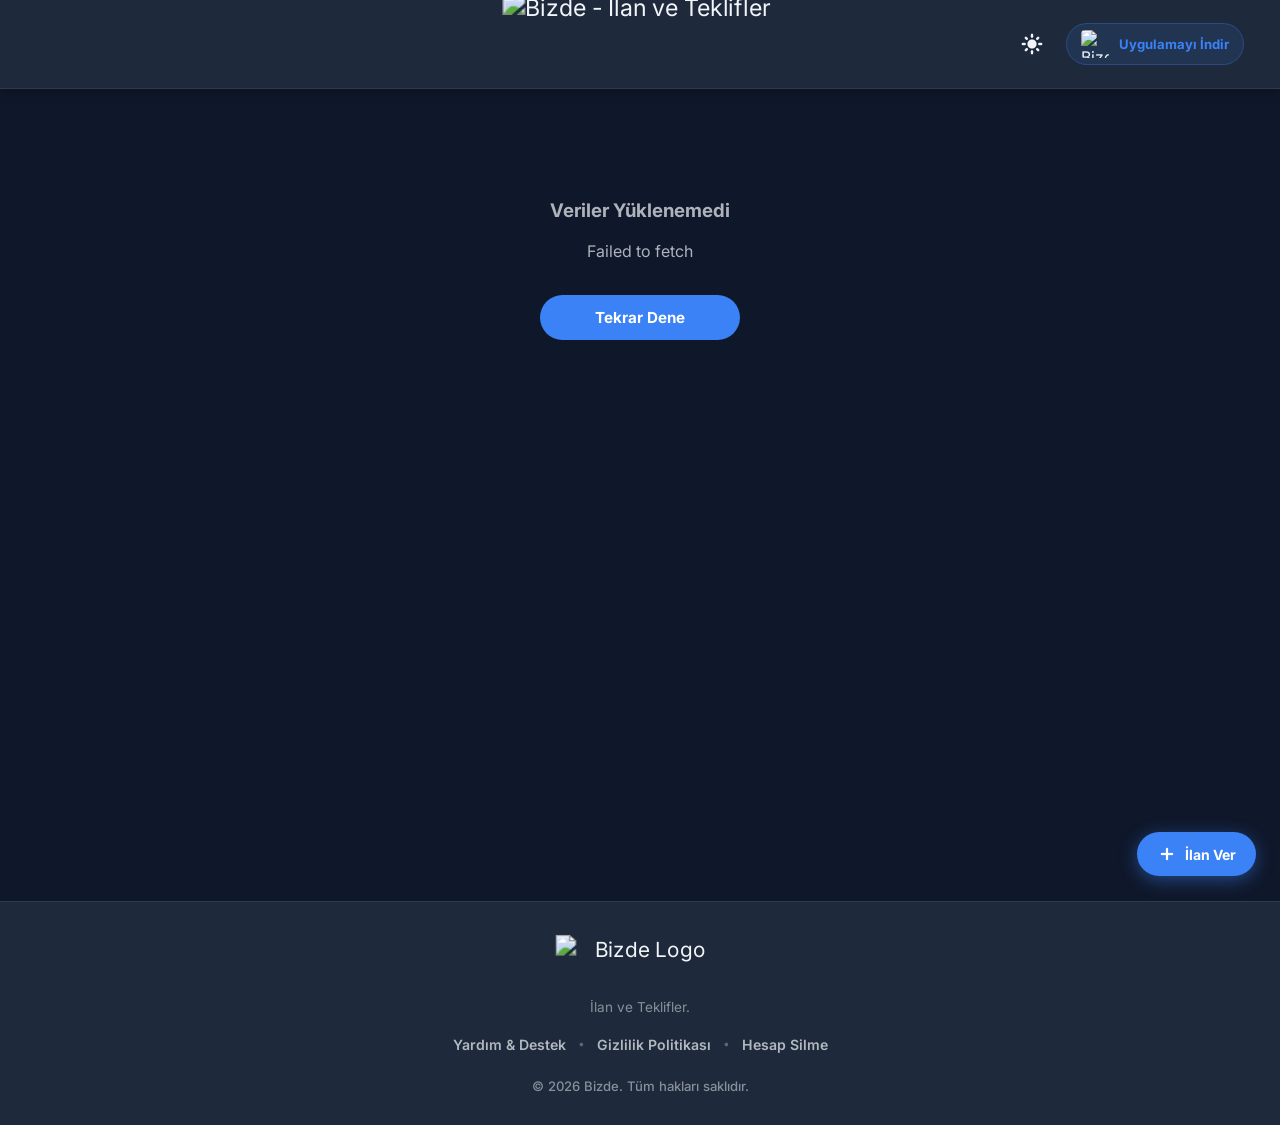
==== commit a9998704: "added for geo" ====
--- a/index.html
+++ b/index.html
@@ -4,6 +4,22 @@
 <head>
   <meta charset="UTF-8" />
   <meta name="viewport" content="width=device-width, initial-scale=1.0, maximum-scale=1.0, user-scalable=no" />
+
+  <!-- GitHub Pages SPA Routing: sessionStorage'dan gelen path'i clean URL'ye çevirir -->
+  <script>
+    (function() {
+      var redirect = sessionStorage.getItem('spa_redirect');
+      if (redirect) {
+        sessionStorage.removeItem('spa_redirect');
+        var url = new URL(redirect, window.location.origin);
+        if (url.pathname !== window.location.pathname) {
+          window.history.replaceState(null, null, redirect);
+        }
+      }
+    })();
+  </script>
+
+
 
   <!-- Primary SEO Meta Tags -->
   <title>Bizde - İlan ve Teklifler | Türkiye'nin İlan ve Açık Arttırma Platformu</title>
@@ -56,7 +72,7 @@
     content="https://cdn.bizde.app/images/category-images/app_logos/bizde_logo_dark_mode.png" />
   <meta name="twitter:image:alt" content="Bizde - İlan ve Teklifler" />
 
-  <!-- Structured Data: Organization, WebSite, MobileApplication (Schema.org JSON-LD) -->
+  <!-- Structured Data: Organization, WebSite, SoftwareApplication, BreadcrumbList, ItemList (Schema.org JSON-LD) -->
   <script type="application/ld+json">
   {
     "@context": "https://schema.org",
@@ -92,7 +108,15 @@
         "publisher": {
           "@id": "https://bizde.app/#organization"
         },
-        "inLanguage": "tr-TR"
+        "inLanguage": "tr-TR",
+        "potentialAction": {
+          "@type": "SearchAction",
+          "target": {
+            "@type": "EntryPoint",
+            "urlTemplate": "https://bizde.app/?q={search_term_string}"
+          },
+          "query-input": "required name=search_term_string"
+        }
       },
       {
         "@type": "SoftwareApplication",
@@ -105,18 +129,32 @@
           "price": "0",
           "priceCurrency": "TRY"
         },
-        "aggregateRating": {
-          "@type": "AggregateRating",
-          "ratingValue": "4.9",
-          "ratingCount": "1250",
-          "bestRating": "5",
-          "worstRating": "1"
-        },
         "downloadUrl": "https://bizde.app/download-app"
+      },
+      {
+        "@type": "BreadcrumbList",
+        "itemListElement": [
+          {
+            "@type": "ListItem",
+            "position": 1,
+            "name": "Anasayfa",
+            "item": "https://bizde.app/"
+          }
+        ]
+      },
+      {
+        "@type": "ItemList",
+        "@id": "https://bizde.app/#listing",
+        "name": "Güncel İlanlar",
+        "description": "Bizde platformundaki en güncel ilan, açık arttırma ve teklif listeleri.",
+        "url": "https://bizde.app/",
+        "numberOfItems": 0,
+        "itemListOrder": "https://schema.org/ItemListOrderDescending"
       }
     ]
   }
   </script>
+
 
   <!-- Typography & Icons -->
   <link rel="preconnect" href="https://fonts.googleapis.com" />
@@ -141,7 +179,7 @@
       <div class="header-left">
         <!-- Back button on detail page, hidden on home -->
         <button id="header-back-btn" class="header-icon-btn" style="display: none;"
-          onclick="window.location.hash = '#/'" title="Geri" aria-label="Geri">
+          onclick="history.back()" title="Geri" aria-label="Geri">
           <span class="material-symbols-rounded" style="font-size: 26px;">arrow_back_ios_new</span>
         </button>
       </div>
@@ -234,18 +272,27 @@
     <!-- Semantic Crawler & Non-JS Fallback for Search Engines & AI Crawlers -->
     <noscript>
       <section style="padding: 24px; color: #fff; background: #0F172A; border-radius: 12px; margin: 16px;">
-        <h2>Bizde - Türkiye'nin Yenilikçi İlan, Teklif ve Açık Arttırma Platformu</h2>
-        <p>Bizde ile vasıta, emlak, ikinci el elektronik, ev eşyaları ve hizmet sektörlerinde ücretsiz ilan
-          yayınlayabilir, açık arttırmalara katılabilir ve en uygun fiyatlarla teklif vererek alışveriş yapabilirsiniz.
+        <h1>Bizde - Türkiye'nin Yenilikçi İlan, Teklif ve Açık Arttırma Platformu</h1>
+        <p>Bizde ile vasıta, emlak, ikinci el elektronik, ev eşyaları ve hizmet sektörlerinde <strong>ücretsiz ilan
+          yayınlayabilir</strong>, açık arttırmalara katılabilir ve en uygun fiyatlarla teklif vererek güvenle alışveriş yapabilirsiniz.
         </p>
-        <h3>Popüler Kategoriler</h3>
+        <h2>Popüler Kategoriler</h2>
         <ul>
           <li><strong>Vasıta:</strong> Otomobil, Motosiklet, Ticari Araçlar, Yedek Parça</li>
-          <li><strong>Emlak:</strong> Satılık & Kiralık Daireler, İş Yeri, Arsa</li>
+          <li><strong>Emlak:</strong> Satılık &amp; Kiralık Daireler, İş Yeri, Arsa</li>
           <li><strong>İkinci El Alışveriş:</strong> Telefon, Bilgisayar, Beyaz Eşya, Giyim</li>
           <li><strong>Hizmetler:</strong> Usta, Nakliyat, Temizlik, Özel Ders</li>
+          <li><strong>İş İlanları:</strong> Yazılım, Satış, Turizm, Üretim</li>
         </ul>
-        <p><a href="https://bizde.app/download-app" style="color: #38BDF8;">Bizde Mobil Uygulamasını İndirin</a></p>
+        <h2>Satış Modelleri</h2>
+        <ul>
+          <li><strong>Standart İlan:</strong> Sabit fiyatlı doğrudan satış</li>
+          <li><strong>Açık Arttırma:</strong> Gerçek zamanlı rekabetçi teklif sistemi</li>
+          <li><strong>Teklif Usulü:</strong> Satıcıya pazarlık teklifi gönder</li>
+        </ul>
+        <p><a href="https://bizde.app/help/" style="color: #38BDF8;">Yardım &amp; SSS</a> &nbsp;|&nbsp;
+           <a href="https://bizde.app/privacy-policy/" style="color: #38BDF8;">Gizlilik Politikası</a> &nbsp;|&nbsp;
+           <a href="https://bizde.app/download-app" style="color: #38BDF8;">Bizde Mobil Uygulamasını İndirin</a></p>
       </section>
     </noscript>
 
--- a/style.css
+++ b/style.css
@@ -164,6 +164,7 @@
   display: flex;
   align-items: center;
   justify-content: space-between;
+  position: relative;
 }
 
 .header-left, .header-right {
@@ -192,7 +193,7 @@
   transform: scale(1.05);
 }
 
-/* Large & Prominent Bizde Logo */
+/* Large & Prominent Bizde Logo — always centered */
 .logo-link {
   display: flex;
   align-items: center;
@@ -200,10 +201,16 @@
   height: 72px;
   overflow: visible;
   transition: transform 0.2s;
+  /* Absolute centering regardless of left/right widths */
+  position: absolute;
+  left: 50%;
+  transform: translateX(-50%);
+  pointer-events: auto;
+  z-index: 1;
 }
 
 .logo-link:hover {
-  transform: scale(1.04);
+  transform: translateX(-50%) scale(1.04);
 }
 
 .logo-img {
@@ -2005,6 +2012,13 @@
   }
   .logo-link {
     height: 52px;
+    /* keep absolute centering on mobile too */
+    position: absolute;
+    left: 50%;
+    transform: translateX(-50%);
+  }
+  .logo-link:hover {
+    transform: translateX(-50%) scale(1.04);
   }
   .logo-img {
     height: 52px;
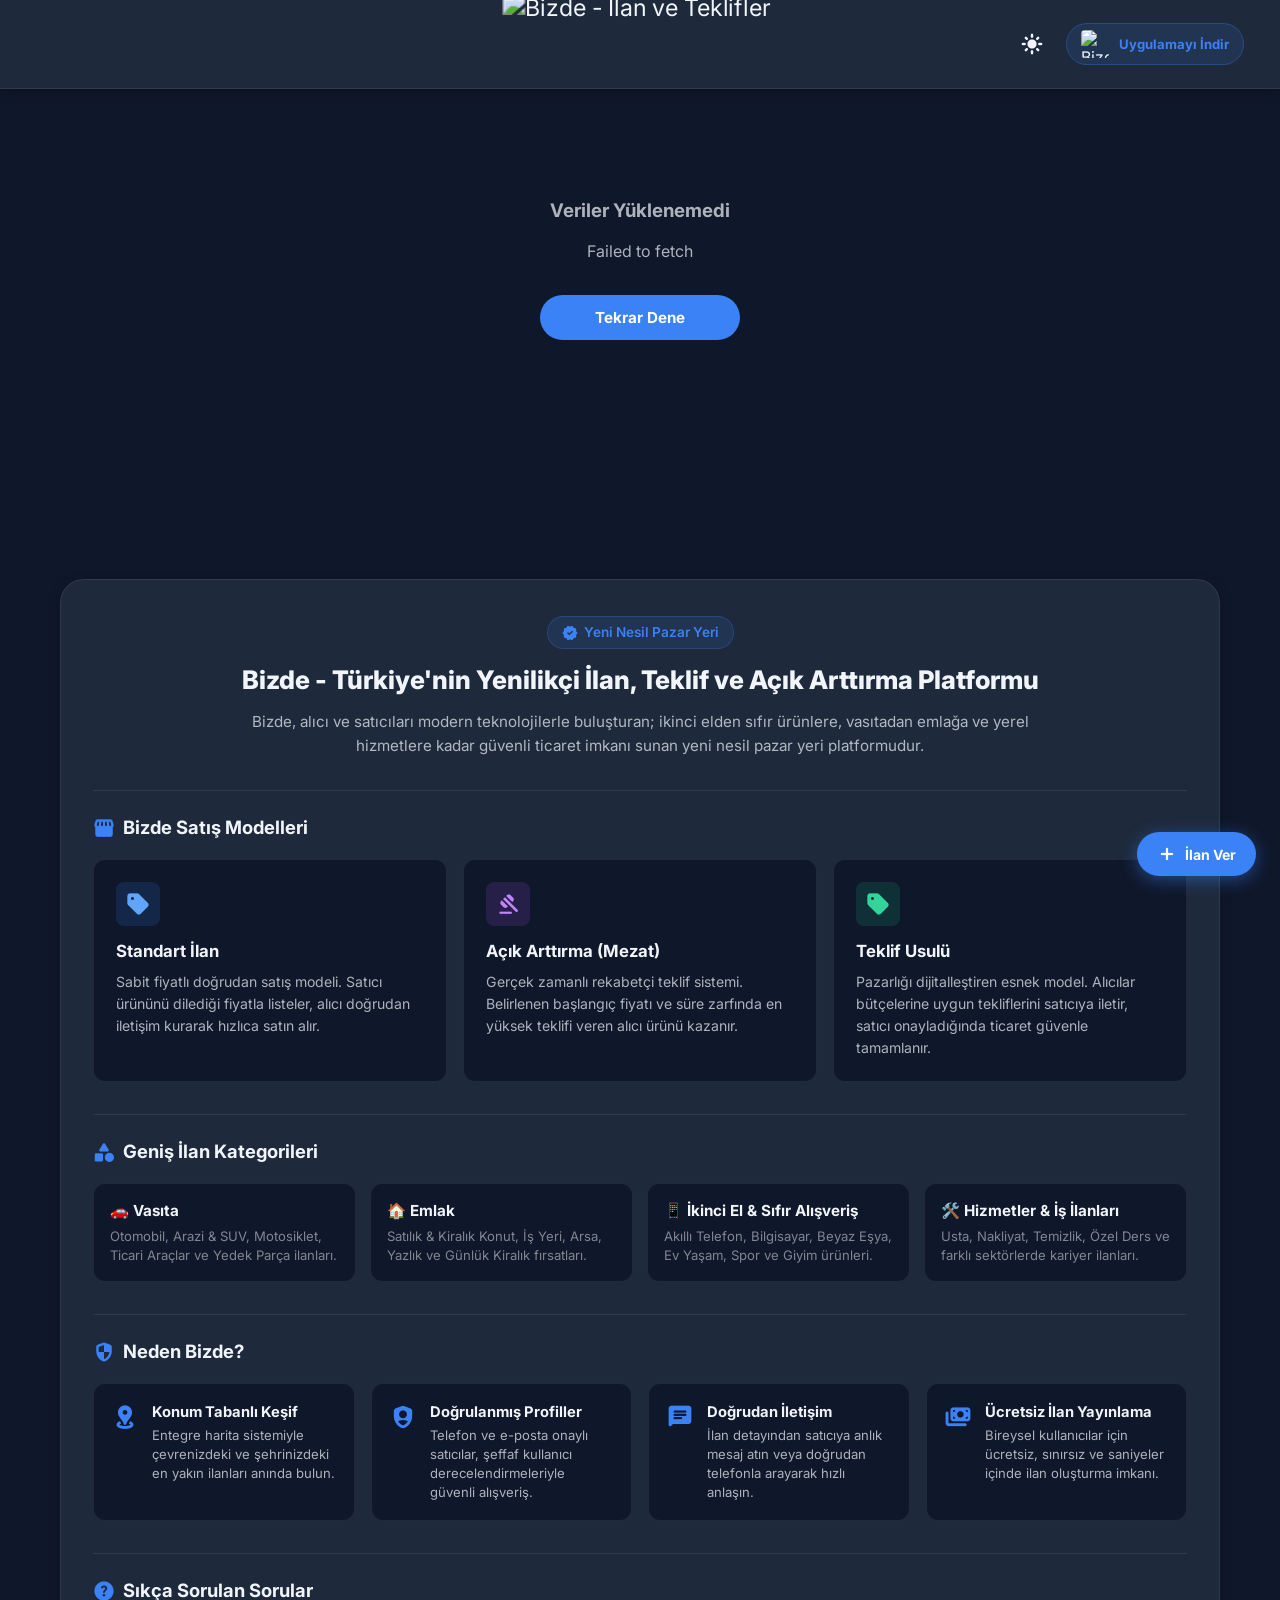
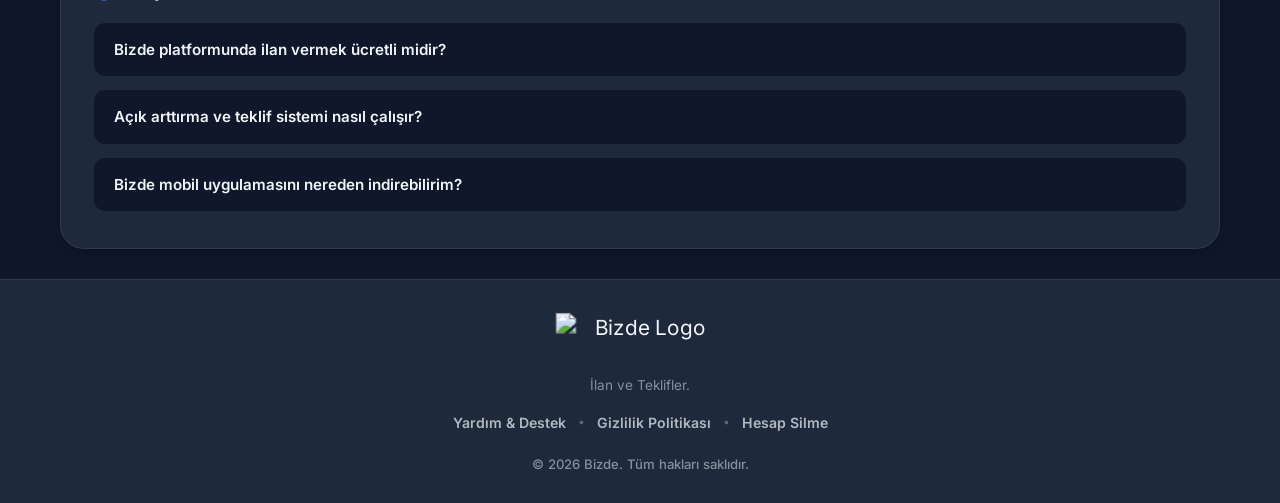
==== commit bf9b8f55: "added geo" ====
--- a/index.html
+++ b/index.html
@@ -269,27 +269,163 @@
       </div>
     </main>
 
+    <!-- Semantic SEO & GEO (Generative Engine Optimization) Content Layer -->
+    <section class="geo-semantic-overview" id="geo-semantic-overview" aria-label="Bizde Platform Rehberi ve Özellikleri">
+      <div class="geo-container">
+        <!-- 1. Header & Lead -->
+        <header class="geo-header-block">
+          <span class="geo-badge-pill">
+            <span class="material-symbols-rounded" style="font-size: 16px;">verified</span>
+            Yeni Nesil Pazar Yeri
+          </span>
+          <h1 class="geo-main-heading">Bizde - Türkiye'nin Yenilikçi İlan, Teklif ve Açık Arttırma Platformu</h1>
+          <p class="geo-lead-text">
+            Bizde, alıcı ve satıcıları modern teknolojilerle buluşturan; ikinci elden sıfır ürünlere, vasıtadan emlağa ve yerel hizmetlere kadar güvenli ticaret imkanı sunan yeni nesil pazar yeri platformudur.
+          </p>
+        </header>
+
+        <!-- 2. Satış Modelleri -->
+        <div class="geo-section-wrap">
+          <h2 class="geo-sub-heading">
+            <span class="material-symbols-rounded">storefront</span>
+            Bizde Satış Modelleri
+          </h2>
+          <div class="geo-models-grid">
+            <article class="geo-card">
+              <div class="geo-card-icon-box blue">
+                <span class="material-symbols-rounded">sell</span>
+              </div>
+              <h3 class="geo-card-title">Standart İlan</h3>
+              <p class="geo-card-desc">
+                Sabit fiyatlı doğrudan satış modeli. Satıcı ürününü dilediği fiyatla listeler, alıcı doğrudan iletişim kurarak hızlıca satın alır.
+              </p>
+            </article>
+
+            <article class="geo-card">
+              <div class="geo-card-icon-box purple">
+                <span class="material-symbols-rounded">gavel</span>
+              </div>
+              <h3 class="geo-card-title">Açık Arttırma (Mezat)</h3>
+              <p class="geo-card-desc">
+                Gerçek zamanlı rekabetçi teklif sistemi. Belirlenen başlangıç fiyatı ve süre zarfında en yüksek teklifi veren alıcı ürünü kazanır.
+              </p>
+            </article>
+
+            <article class="geo-card">
+              <div class="geo-card-icon-box green">
+                <span class="material-symbols-rounded">local_offer</span>
+              </div>
+              <h3 class="geo-card-title">Teklif Usulü</h3>
+              <p class="geo-card-desc">
+                Pazarlığı dijitalleştiren esnek model. Alıcılar bütçelerine uygun tekliflerini satıcıya iletir, satıcı onayladığında ticaret güvenle tamamlanır.
+              </p>
+            </article>
+          </div>
+        </div>
+
+        <!-- 3. Popüler Kategoriler -->
+        <div class="geo-section-wrap">
+          <h2 class="geo-sub-heading">
+            <span class="material-symbols-rounded">category</span>
+            Geniş İlan Kategorileri
+          </h2>
+          <div class="geo-categories-grid">
+            <div class="geo-cat-item">
+              <h4>🚗 Vasıta</h4>
+              <p>Otomobil, Arazi &amp; SUV, Motosiklet, Ticari Araçlar ve Yedek Parça ilanları.</p>
+            </div>
+            <div class="geo-cat-item">
+              <h4>🏠 Emlak</h4>
+              <p>Satılık &amp; Kiralık Konut, İş Yeri, Arsa, Yazlık ve Günlük Kiralık fırsatları.</p>
+            </div>
+            <div class="geo-cat-item">
+              <h4>📱 İkinci El &amp; Sıfır Alışveriş</h4>
+              <p>Akıllı Telefon, Bilgisayar, Beyaz Eşya, Ev Yaşam, Spor ve Giyim ürünleri.</p>
+            </div>
+            <div class="geo-cat-item">
+              <h4>🛠️ Hizmetler &amp; İş İlanları</h4>
+              <p>Usta, Nakliyat, Temizlik, Özel Ders ve farklı sektörlerde kariyer ilanları.</p>
+            </div>
+          </div>
+        </div>
+
+        <!-- 4. Güvenlik ve Platform Özellikleri -->
+        <div class="geo-section-wrap">
+          <h2 class="geo-sub-heading">
+            <span class="material-symbols-rounded">security</span>
+            Neden Bizde?
+          </h2>
+          <div class="geo-features-grid">
+            <div class="geo-feature-box">
+              <span class="material-symbols-rounded feature-icon">distance</span>
+              <div>
+                <strong>Konum Tabanlı Keşif</strong>
+                <p>Entegre harita sistemiyle çevrenizdeki ve şehrinizdeki en yakın ilanları anında bulun.</p>
+              </div>
+            </div>
+            <div class="geo-feature-box">
+              <span class="material-symbols-rounded feature-icon">shield_person</span>
+              <div>
+                <strong>Doğrulanmış Profiller</strong>
+                <p>Telefon ve e-posta onaylı satıcılar, şeffaf kullanıcı derecelendirmeleriyle güvenli alışveriş.</p>
+              </div>
+            </div>
+            <div class="geo-feature-box">
+              <span class="material-symbols-rounded feature-icon">chat</span>
+              <div>
+                <strong>Doğrudan İletişim</strong>
+                <p>İlan detayından satıcıya anlık mesaj atın veya doğrudan telefonla arayarak hızlı anlaşın.</p>
+              </div>
+            </div>
+            <div class="geo-feature-box">
+              <span class="material-symbols-rounded feature-icon">payments</span>
+              <div>
+                <strong>Ücretsiz İlan Yayınlama</strong>
+                <p>Bireysel kullanıcılar için ücretsiz, sınırsız ve saniyeler içinde ilan oluşturma imkanı.</p>
+              </div>
+            </div>
+          </div>
+        </div>
+
+        <!-- 5. Hızlı SSS (AI Overviews & Featured Snippet Odaklı) -->
+        <div class="geo-section-wrap">
+          <h2 class="geo-sub-heading">
+            <span class="material-symbols-rounded">help</span>
+            Sıkça Sorulan Sorular
+          </h2>
+          <div class="geo-faq-list">
+            <details class="geo-faq-card">
+              <summary class="geo-faq-summary">Bizde platformunda ilan vermek ücretli midir?</summary>
+              <div class="geo-faq-body">
+                Hayır, Bizde platformunda bireysel kullanıcılar tüm kategorilerde tamamen ücretsiz ilan oluşturabilir ve teklif alabilir.
+              </div>
+            </details>
+
+            <details class="geo-faq-card">
+              <summary class="geo-faq-summary">Açık arttırma ve teklif sistemi nasıl çalışır?</summary>
+              <div class="geo-faq-body">
+                Satıcı ilan verirken satış modelini 'Açık Arttırma' veya 'Teklif Usulü' olarak seçebilir. Açık arttırmada süre boyunca en yüksek teklifi veren ürünü alırken, teklif usulünde alıcılar pazarlık teklifi iletir ve satıcı dilediği teklifi onaylayabilir.
+              </div>
+            </details>
+
+            <details class="geo-faq-card">
+              <summary class="geo-faq-summary">Bizde mobil uygulamasını nereden indirebilirim?</summary>
+              <div class="geo-faq-body">
+                Bizde mobil uygulamasını iOS için App Store'dan ve Android için Google Play Store'dan ücretsiz olarak <a href="https://bizde.app/download-app" style="color: var(--primary); text-decoration: underline;">bizde.app/download-app</a> adresinden indirebilirsiniz.
+              </div>
+            </details>
+          </div>
+        </div>
+      </div>
+    </section>
+
     <!-- Semantic Crawler & Non-JS Fallback for Search Engines & AI Crawlers -->
     <noscript>
       <section style="padding: 24px; color: #fff; background: #0F172A; border-radius: 12px; margin: 16px;">
-        <h1>Bizde - Türkiye'nin Yenilikçi İlan, Teklif ve Açık Arttırma Platformu</h1>
+        <h2>Bizde - Türkiye'nin Yenilikçi İlan, Teklif ve Açık Arttırma Platformu</h2>
         <p>Bizde ile vasıta, emlak, ikinci el elektronik, ev eşyaları ve hizmet sektörlerinde <strong>ücretsiz ilan
           yayınlayabilir</strong>, açık arttırmalara katılabilir ve en uygun fiyatlarla teklif vererek güvenle alışveriş yapabilirsiniz.
         </p>
-        <h2>Popüler Kategoriler</h2>
-        <ul>
-          <li><strong>Vasıta:</strong> Otomobil, Motosiklet, Ticari Araçlar, Yedek Parça</li>
-          <li><strong>Emlak:</strong> Satılık &amp; Kiralık Daireler, İş Yeri, Arsa</li>
-          <li><strong>İkinci El Alışveriş:</strong> Telefon, Bilgisayar, Beyaz Eşya, Giyim</li>
-          <li><strong>Hizmetler:</strong> Usta, Nakliyat, Temizlik, Özel Ders</li>
-          <li><strong>İş İlanları:</strong> Yazılım, Satış, Turizm, Üretim</li>
-        </ul>
-        <h2>Satış Modelleri</h2>
-        <ul>
-          <li><strong>Standart İlan:</strong> Sabit fiyatlı doğrudan satış</li>
-          <li><strong>Açık Arttırma:</strong> Gerçek zamanlı rekabetçi teklif sistemi</li>
-          <li><strong>Teklif Usulü:</strong> Satıcıya pazarlık teklifi gönder</li>
-        </ul>
         <p><a href="https://bizde.app/help/" style="color: #38BDF8;">Yardım &amp; SSS</a> &nbsp;|&nbsp;
            <a href="https://bizde.app/privacy-policy/" style="color: #38BDF8;">Gizlilik Politikası</a> &nbsp;|&nbsp;
            <a href="https://bizde.app/download-app" style="color: #38BDF8;">Bizde Mobil Uygulamasını İndirin</a></p>
--- a/style.css
+++ b/style.css
@@ -2064,4 +2064,252 @@
   .detail-body {
     padding: 16px 20px;
   }
+}
+
+/* ── 11. GEO & SEMANTIC SEO STYLES ───────────────────────── */
+.geo-semantic-overview {
+  margin: 40px auto 30px auto;
+  max-width: var(--max-app-width);
+  padding: 0 20px;
+  width: 100%;
+}
+
+.geo-container {
+  background: var(--bg-surface);
+  border: 1px solid var(--border-color);
+  border-radius: var(--radius-lg);
+  padding: 36px 32px;
+  box-shadow: var(--shadow-card);
+}
+
+.geo-header-block {
+  text-align: center;
+  margin-bottom: 32px;
+}
+
+.geo-badge-pill {
+  display: inline-flex;
+  align-items: center;
+  gap: 6px;
+  padding: 6px 14px;
+  background: rgba(59, 130, 246, 0.12);
+  color: var(--primary);
+  border: 1px solid rgba(59, 130, 246, 0.25);
+  border-radius: 999px;
+  font-size: 0.85rem;
+  font-weight: 600;
+  margin-bottom: 14px;
+}
+
+.geo-main-heading {
+  font-size: 1.6rem;
+  font-weight: 800;
+  color: var(--text-main);
+  line-height: 1.35;
+  margin-bottom: 12px;
+}
+
+.geo-lead-text {
+  font-size: 0.95rem;
+  color: var(--text-secondary);
+  max-width: 800px;
+  margin: 0 auto;
+  line-height: 1.6;
+}
+
+.geo-section-wrap {
+  margin-top: 32px;
+  padding-top: 24px;
+  border-top: 1px solid var(--border-color);
+}
+
+.geo-sub-heading {
+  font-size: 1.15rem;
+  font-weight: 700;
+  color: var(--text-main);
+  display: flex;
+  align-items: center;
+  gap: 8px;
+  margin-bottom: 18px;
+}
+
+.geo-sub-heading .material-symbols-rounded {
+  font-size: 22px;
+  color: var(--primary);
+}
+
+.geo-models-grid {
+  display: grid;
+  grid-template-columns: repeat(auto-fit, minmax(260px, 1fr));
+  gap: 16px;
+}
+
+.geo-card {
+  background: var(--bg-main);
+  border: 1px solid var(--border-color);
+  border-radius: var(--radius-md);
+  padding: 22px;
+  transition: transform 0.2s, border-color 0.2s, box-shadow 0.2s;
+}
+
+.geo-card:hover {
+  border-color: var(--primary);
+  transform: translateY(-2px);
+  box-shadow: 0 6px 18px rgba(0, 0, 0, 0.15);
+}
+
+.geo-card-icon-box {
+  width: 44px;
+  height: 44px;
+  border-radius: var(--radius-sm);
+  display: flex;
+  align-items: center;
+  justify-content: center;
+  margin-bottom: 14px;
+}
+
+.geo-card-icon-box.blue {
+  background: rgba(59, 130, 246, 0.15);
+  color: #60A5FA;
+}
+
+.geo-card-icon-box.purple {
+  background: rgba(168, 85, 247, 0.15);
+  color: #C084FC;
+}
+
+.geo-card-icon-box.green {
+  background: rgba(16, 185, 129, 0.15);
+  color: #34D399;
+}
+
+.geo-card-title {
+  font-size: 1.05rem;
+  font-weight: 700;
+  color: var(--text-main);
+  margin-bottom: 8px;
+}
+
+.geo-card-desc {
+  font-size: 0.88rem;
+  color: var(--text-secondary);
+  line-height: 1.55;
+}
+
+.geo-categories-grid {
+  display: grid;
+  grid-template-columns: repeat(auto-fit, minmax(220px, 1fr));
+  gap: 14px;
+}
+
+.geo-cat-item {
+  background: var(--bg-main);
+  border: 1px solid var(--border-color);
+  border-radius: var(--radius-md);
+  padding: 16px;
+}
+
+.geo-cat-item h4 {
+  font-size: 0.95rem;
+  font-weight: 700;
+  color: var(--text-main);
+  margin-bottom: 6px;
+}
+
+.geo-cat-item p {
+  font-size: 0.82rem;
+  color: var(--text-muted);
+  line-height: 1.45;
+}
+
+.geo-features-grid {
+  display: grid;
+  grid-template-columns: repeat(auto-fit, minmax(240px, 1fr));
+  gap: 16px;
+}
+
+.geo-feature-box {
+  display: flex;
+  gap: 14px;
+  align-items: flex-start;
+  background: var(--bg-main);
+  border: 1px solid var(--border-color);
+  border-radius: var(--radius-md);
+  padding: 18px;
+}
+
+.geo-feature-box .feature-icon {
+  font-size: 26px;
+  color: var(--primary);
+  flex-shrink: 0;
+  margin-top: 2px;
+}
+
+.geo-feature-box strong {
+  display: block;
+  font-size: 0.92rem;
+  color: var(--text-main);
+  margin-bottom: 4px;
+}
+
+.geo-feature-box p {
+  font-size: 0.82rem;
+  color: var(--text-secondary);
+  line-height: 1.45;
+  margin: 0;
+}
+
+.geo-faq-list {
+  display: flex;
+  flex-direction: column;
+  gap: 12px;
+}
+
+.geo-faq-card {
+  background: var(--bg-main);
+  border: 1px solid var(--border-color);
+  border-radius: var(--radius-md);
+  overflow: hidden;
+  transition: border-color 0.2s;
+}
+
+.geo-faq-card[open] {
+  border-color: rgba(59, 130, 246, 0.4);
+}
+
+.geo-faq-summary {
+  padding: 16px 20px;
+  font-size: 0.95rem;
+  font-weight: 600;
+  color: var(--text-main);
+  cursor: pointer;
+  list-style: none;
+  user-select: none;
+}
+
+.geo-faq-summary::-webkit-details-marker {
+  display: none;
+}
+
+.geo-faq-body {
+  padding: 0 20px 16px 20px;
+  font-size: 0.88rem;
+  color: var(--text-secondary);
+  line-height: 1.55;
+  border-top: 1px solid var(--border-color);
+  margin-top: 6px;
+  padding-top: 12px;
+}
+
+@media (max-width: 767px) {
+  .geo-semantic-overview {
+    padding: 0 16px;
+    margin: 24px auto 20px auto;
+  }
+  .geo-container {
+    padding: 24px 18px;
+  }
+  .geo-main-heading {
+    font-size: 1.3rem;
+  }
 }
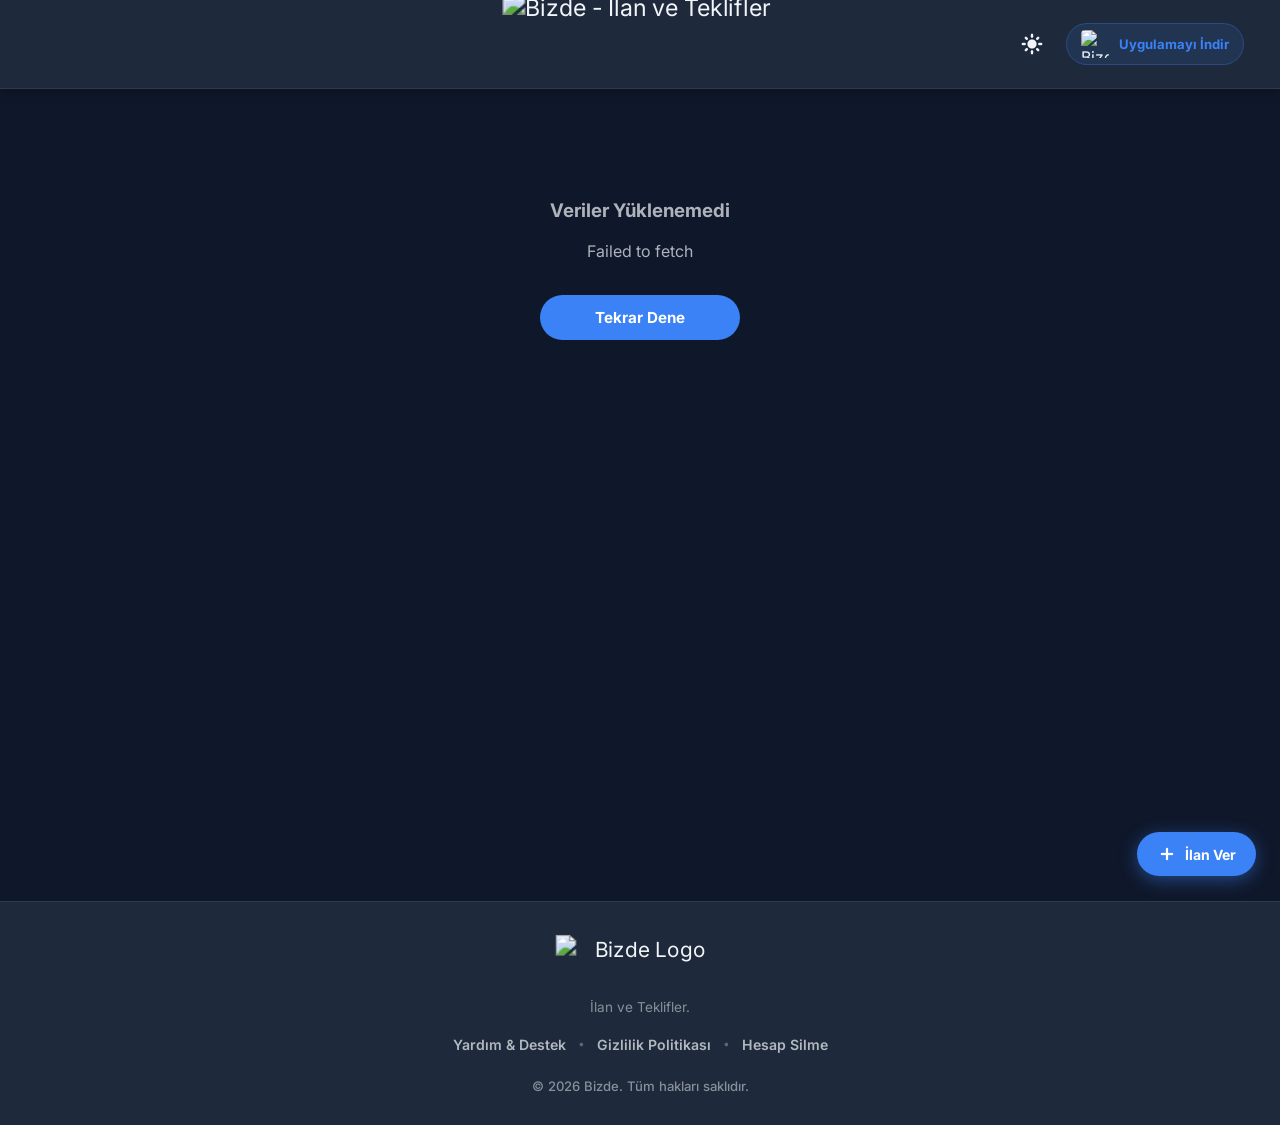
==== commit bdc5fbf8: "fixed not found screen" ====
--- a/index.html
+++ b/index.html
@@ -269,166 +269,45 @@
       </div>
     </main>
 
-    <!-- Semantic SEO & GEO (Generative Engine Optimization) Content Layer -->
-    <section class="geo-semantic-overview" id="geo-semantic-overview" aria-label="Bizde Platform Rehberi ve Özellikleri">
-      <div class="geo-container">
-        <!-- 1. Header & Lead -->
-        <header class="geo-header-block">
-          <span class="geo-badge-pill">
-            <span class="material-symbols-rounded" style="font-size: 16px;">verified</span>
-            Yeni Nesil Pazar Yeri
-          </span>
-          <h1 class="geo-main-heading">Bizde - Türkiye'nin Yenilikçi İlan, Teklif ve Açık Arttırma Platformu</h1>
-          <p class="geo-lead-text">
-            Bizde, alıcı ve satıcıları modern teknolojilerle buluşturan; ikinci elden sıfır ürünlere, vasıtadan emlağa ve yerel hizmetlere kadar güvenli ticaret imkanı sunan yeni nesil pazar yeri platformudur.
-          </p>
-        </header>
-
-        <!-- 2. Satış Modelleri -->
-        <div class="geo-section-wrap">
-          <h2 class="geo-sub-heading">
-            <span class="material-symbols-rounded">storefront</span>
-            Bizde Satış Modelleri
-          </h2>
-          <div class="geo-models-grid">
-            <article class="geo-card">
-              <div class="geo-card-icon-box blue">
-                <span class="material-symbols-rounded">sell</span>
-              </div>
-              <h3 class="geo-card-title">Standart İlan</h3>
-              <p class="geo-card-desc">
-                Sabit fiyatlı doğrudan satış modeli. Satıcı ürününü dilediği fiyatla listeler, alıcı doğrudan iletişim kurarak hızlıca satın alır.
-              </p>
-            </article>
-
-            <article class="geo-card">
-              <div class="geo-card-icon-box purple">
-                <span class="material-symbols-rounded">gavel</span>
-              </div>
-              <h3 class="geo-card-title">Açık Arttırma (Mezat)</h3>
-              <p class="geo-card-desc">
-                Gerçek zamanlı rekabetçi teklif sistemi. Belirlenen başlangıç fiyatı ve süre zarfında en yüksek teklifi veren alıcı ürünü kazanır.
-              </p>
-            </article>
-
-            <article class="geo-card">
-              <div class="geo-card-icon-box green">
-                <span class="material-symbols-rounded">local_offer</span>
-              </div>
-              <h3 class="geo-card-title">Teklif Usulü</h3>
-              <p class="geo-card-desc">
-                Pazarlığı dijitalleştiren esnek model. Alıcılar bütçelerine uygun tekliflerini satıcıya iletir, satıcı onayladığında ticaret güvenle tamamlanır.
-              </p>
-            </article>
-          </div>
-        </div>
-
-        <!-- 3. Popüler Kategoriler -->
-        <div class="geo-section-wrap">
-          <h2 class="geo-sub-heading">
-            <span class="material-symbols-rounded">category</span>
-            Geniş İlan Kategorileri
-          </h2>
-          <div class="geo-categories-grid">
-            <div class="geo-cat-item">
-              <h4>🚗 Vasıta</h4>
-              <p>Otomobil, Arazi &amp; SUV, Motosiklet, Ticari Araçlar ve Yedek Parça ilanları.</p>
-            </div>
-            <div class="geo-cat-item">
-              <h4>🏠 Emlak</h4>
-              <p>Satılık &amp; Kiralık Konut, İş Yeri, Arsa, Yazlık ve Günlük Kiralık fırsatları.</p>
-            </div>
-            <div class="geo-cat-item">
-              <h4>📱 İkinci El &amp; Sıfır Alışveriş</h4>
-              <p>Akıllı Telefon, Bilgisayar, Beyaz Eşya, Ev Yaşam, Spor ve Giyim ürünleri.</p>
-            </div>
-            <div class="geo-cat-item">
-              <h4>🛠️ Hizmetler &amp; İş İlanları</h4>
-              <p>Usta, Nakliyat, Temizlik, Özel Ders ve farklı sektörlerde kariyer ilanları.</p>
-            </div>
-          </div>
-        </div>
-
-        <!-- 4. Güvenlik ve Platform Özellikleri -->
-        <div class="geo-section-wrap">
-          <h2 class="geo-sub-heading">
-            <span class="material-symbols-rounded">security</span>
-            Neden Bizde?
-          </h2>
-          <div class="geo-features-grid">
-            <div class="geo-feature-box">
-              <span class="material-symbols-rounded feature-icon">distance</span>
-              <div>
-                <strong>Konum Tabanlı Keşif</strong>
-                <p>Entegre harita sistemiyle çevrenizdeki ve şehrinizdeki en yakın ilanları anında bulun.</p>
-              </div>
-            </div>
-            <div class="geo-feature-box">
-              <span class="material-symbols-rounded feature-icon">shield_person</span>
-              <div>
-                <strong>Doğrulanmış Profiller</strong>
-                <p>Telefon ve e-posta onaylı satıcılar, şeffaf kullanıcı derecelendirmeleriyle güvenli alışveriş.</p>
-              </div>
-            </div>
-            <div class="geo-feature-box">
-              <span class="material-symbols-rounded feature-icon">chat</span>
-              <div>
-                <strong>Doğrudan İletişim</strong>
-                <p>İlan detayından satıcıya anlık mesaj atın veya doğrudan telefonla arayarak hızlı anlaşın.</p>
-              </div>
-            </div>
-            <div class="geo-feature-box">
-              <span class="material-symbols-rounded feature-icon">payments</span>
-              <div>
-                <strong>Ücretsiz İlan Yayınlama</strong>
-                <p>Bireysel kullanıcılar için ücretsiz, sınırsız ve saniyeler içinde ilan oluşturma imkanı.</p>
-              </div>
-            </div>
-          </div>
-        </div>
-
-        <!-- 5. Hızlı SSS (AI Overviews & Featured Snippet Odaklı) -->
-        <div class="geo-section-wrap">
-          <h2 class="geo-sub-heading">
-            <span class="material-symbols-rounded">help</span>
-            Sıkça Sorulan Sorular
-          </h2>
-          <div class="geo-faq-list">
-            <details class="geo-faq-card">
-              <summary class="geo-faq-summary">Bizde platformunda ilan vermek ücretli midir?</summary>
-              <div class="geo-faq-body">
-                Hayır, Bizde platformunda bireysel kullanıcılar tüm kategorilerde tamamen ücretsiz ilan oluşturabilir ve teklif alabilir.
-              </div>
-            </details>
-
-            <details class="geo-faq-card">
-              <summary class="geo-faq-summary">Açık arttırma ve teklif sistemi nasıl çalışır?</summary>
-              <div class="geo-faq-body">
-                Satıcı ilan verirken satış modelini 'Açık Arttırma' veya 'Teklif Usulü' olarak seçebilir. Açık arttırmada süre boyunca en yüksek teklifi veren ürünü alırken, teklif usulünde alıcılar pazarlık teklifi iletir ve satıcı dilediği teklifi onaylayabilir.
-              </div>
-            </details>
-
-            <details class="geo-faq-card">
-              <summary class="geo-faq-summary">Bizde mobil uygulamasını nereden indirebilirim?</summary>
-              <div class="geo-faq-body">
-                Bizde mobil uygulamasını iOS için App Store'dan ve Android için Google Play Store'dan ücretsiz olarak <a href="https://bizde.app/download-app" style="color: var(--primary); text-decoration: underline;">bizde.app/download-app</a> adresinden indirebilirsiniz.
-              </div>
-            </details>
-          </div>
-        </div>
-      </div>
-    </section>
-
-    <!-- Semantic Crawler & Non-JS Fallback for Search Engines & AI Crawlers -->
+    <!-- Semantic Crawler & Non-JS Fallback for Search Engines & AI Crawlers (Googlebot, GPTBot, Perplexity) -->
     <noscript>
-      <section style="padding: 24px; color: #fff; background: #0F172A; border-radius: 12px; margin: 16px;">
-        <h2>Bizde - Türkiye'nin Yenilikçi İlan, Teklif ve Açık Arttırma Platformu</h2>
-        <p>Bizde ile vasıta, emlak, ikinci el elektronik, ev eşyaları ve hizmet sektörlerinde <strong>ücretsiz ilan
-          yayınlayabilir</strong>, açık arttırmalara katılabilir ve en uygun fiyatlarla teklif vererek güvenle alışveriş yapabilirsiniz.
+      <section style="padding: 24px; color: #fff; background: #0F172A; border-radius: 12px; margin: 16px; font-family: sans-serif;">
+        <h1>Bizde - Türkiye'nin Yenilikçi İlan, Teklif ve Açık Arttırma Platformu</h1>
+        <p>Bizde, alıcı ve satıcıları modern teknolojilerle buluşturan; ikinci elden sıfır ürünlere, vasıtadan emlağa ve yerel hizmetlere kadar güvenli ticaret imkanı sunan yeni nesil pazar yeri platformudur. İlanlarını ücretsiz yayınla, hızlı teklif al, güvenle alım satım yap.</p>
+        
+        <h2>Bizde Satış Modelleri</h2>
+        <ul>
+          <li><strong>Standart İlan:</strong> Sabit fiyatlı doğrudan satış modeli. Satıcı ürününü dilediği fiyatla listeler, alıcı doğrudan iletişim kurarak satın alır.</li>
+          <li><strong>Açık Arttırma (Mezat):</strong> Gerçek zamanlı rekabetçi teklif sistemi. Belirlenen başlangıç fiyatı ve süre boyunca en yüksek teklifi veren alıcı ürünü kazanır.</li>
+          <li><strong>Teklif Usulü:</strong> Pazarlığı dijitalleştiren esnek model. Alıcılar bütçelerine uygun tekliflerini satıcıya iletir, satıcı onayladığında ticaret güvenle tamamlanır.</li>
+        </ul>
+
+        <h2>Geniş İlan Kategorileri</h2>
+        <ul>
+          <li><strong>Vasıta:</strong> Otomobil, Arazi &amp; SUV, Motosiklet, Ticari Araçlar ve Yedek Parça ilanları.</li>
+          <li><strong>Emlak:</strong> Satılık &amp; Kiralık Konut, İş Yeri, Arsa, Yazlık ve Günlük Kiralık gayrimenkuller.</li>
+          <li><strong>İkinci El &amp; Sıfır Alışveriş:</strong> Telefon, Bilgisayar, Elektronik, Ev Yaşam, Spor ve Giyim ürünleri.</li>
+          <li><strong>Hizmetler &amp; İş İlanları:</strong> Usta, Nakliyat, Temizlik, Özel Ders ve kariyer ilanları.</li>
+        </ul>
+
+        <h2>Güvenli Alışveriş ve Platform Özellikleri</h2>
+        <ul>
+          <li><strong>Konum Tabanlı Arama:</strong> Entegre harita sistemiyle çevrenizdeki en yakın ilanları anında keşfedin.</li>
+          <li><strong>Doğrulanmış Profiller:</strong> Telefon ve e-posta onaylı satıcılar ile güvenli alışveriş.</li>
+          <li><strong>Doğrudan İletişim:</strong> Satıcıyla doğrudan telefon görüşmesi veya anlık mesajlaşma.</li>
+          <li><strong>Ücretsiz İlan:</strong> Bireysel kullanıcılar için ücretsiz ve sınırsız ilan yayınlama.</li>
+        </ul>
+
+        <h2>Sıkça Sorulan Sorular</h2>
+        <p><strong>Bizde platformunda ilan vermek ücretli midir?</strong> Hayır, Bizde platformunda bireysel kullanıcılar tüm kategorilerde tamamen ücretsiz ilan oluşturabilir ve teklif alabilir.</p>
+        <p><strong>Açık arttırma ve teklif sistemi nasıl çalışır?</strong> Satıcı satış modelini 'Açık Arttırma' veya 'Teklif Usulü' olarak seçebilir. Açık arttırmada en yüksek teklifi veren ürünü alırken, teklif usulünde alıcılar pazarlık teklifi iletir.</p>
+
+        <p>
+          <a href="https://bizde.app/help/" style="color: #38BDF8;">Yardım &amp; SSS</a> &nbsp;|&nbsp;
+          <a href="https://bizde.app/privacy-policy/" style="color: #38BDF8;">Gizlilik Politikası</a> &nbsp;|&nbsp;
+          <a href="https://bizde.app/account/delete/" style="color: #38BDF8;">Hesap Silme</a> &nbsp;|&nbsp;
+          <a href="https://bizde.app/download-app" style="color: #38BDF8;">Bizde Mobil Uygulamasını İndirin</a>
         </p>
-        <p><a href="https://bizde.app/help/" style="color: #38BDF8;">Yardım &amp; SSS</a> &nbsp;|&nbsp;
-           <a href="https://bizde.app/privacy-policy/" style="color: #38BDF8;">Gizlilik Politikası</a> &nbsp;|&nbsp;
-           <a href="https://bizde.app/download-app" style="color: #38BDF8;">Bizde Mobil Uygulamasını İndirin</a></p>
       </section>
     </noscript>
 
--- a/style.css
+++ b/style.css
@@ -2064,252 +2064,4 @@
   .detail-body {
     padding: 16px 20px;
   }
-}
-
-/* ── 11. GEO & SEMANTIC SEO STYLES ───────────────────────── */
-.geo-semantic-overview {
-  margin: 40px auto 30px auto;
-  max-width: var(--max-app-width);
-  padding: 0 20px;
-  width: 100%;
-}
-
-.geo-container {
-  background: var(--bg-surface);
-  border: 1px solid var(--border-color);
-  border-radius: var(--radius-lg);
-  padding: 36px 32px;
-  box-shadow: var(--shadow-card);
-}
-
-.geo-header-block {
-  text-align: center;
-  margin-bottom: 32px;
-}
-
-.geo-badge-pill {
-  display: inline-flex;
-  align-items: center;
-  gap: 6px;
-  padding: 6px 14px;
-  background: rgba(59, 130, 246, 0.12);
-  color: var(--primary);
-  border: 1px solid rgba(59, 130, 246, 0.25);
-  border-radius: 999px;
-  font-size: 0.85rem;
-  font-weight: 600;
-  margin-bottom: 14px;
-}
-
-.geo-main-heading {
-  font-size: 1.6rem;
-  font-weight: 800;
-  color: var(--text-main);
-  line-height: 1.35;
-  margin-bottom: 12px;
-}
-
-.geo-lead-text {
-  font-size: 0.95rem;
-  color: var(--text-secondary);
-  max-width: 800px;
-  margin: 0 auto;
-  line-height: 1.6;
-}
-
-.geo-section-wrap {
-  margin-top: 32px;
-  padding-top: 24px;
-  border-top: 1px solid var(--border-color);
-}
-
-.geo-sub-heading {
-  font-size: 1.15rem;
-  font-weight: 700;
-  color: var(--text-main);
-  display: flex;
-  align-items: center;
-  gap: 8px;
-  margin-bottom: 18px;
-}
-
-.geo-sub-heading .material-symbols-rounded {
-  font-size: 22px;
-  color: var(--primary);
-}
-
-.geo-models-grid {
-  display: grid;
-  grid-template-columns: repeat(auto-fit, minmax(260px, 1fr));
-  gap: 16px;
-}
-
-.geo-card {
-  background: var(--bg-main);
-  border: 1px solid var(--border-color);
-  border-radius: var(--radius-md);
-  padding: 22px;
-  transition: transform 0.2s, border-color 0.2s, box-shadow 0.2s;
-}
-
-.geo-card:hover {
-  border-color: var(--primary);
-  transform: translateY(-2px);
-  box-shadow: 0 6px 18px rgba(0, 0, 0, 0.15);
-}
-
-.geo-card-icon-box {
-  width: 44px;
-  height: 44px;
-  border-radius: var(--radius-sm);
-  display: flex;
-  align-items: center;
-  justify-content: center;
-  margin-bottom: 14px;
-}
-
-.geo-card-icon-box.blue {
-  background: rgba(59, 130, 246, 0.15);
-  color: #60A5FA;
-}
-
-.geo-card-icon-box.purple {
-  background: rgba(168, 85, 247, 0.15);
-  color: #C084FC;
-}
-
-.geo-card-icon-box.green {
-  background: rgba(16, 185, 129, 0.15);
-  color: #34D399;
-}
-
-.geo-card-title {
-  font-size: 1.05rem;
-  font-weight: 700;
-  color: var(--text-main);
-  margin-bottom: 8px;
-}
-
-.geo-card-desc {
-  font-size: 0.88rem;
-  color: var(--text-secondary);
-  line-height: 1.55;
-}
-
-.geo-categories-grid {
-  display: grid;
-  grid-template-columns: repeat(auto-fit, minmax(220px, 1fr));
-  gap: 14px;
-}
-
-.geo-cat-item {
-  background: var(--bg-main);
-  border: 1px solid var(--border-color);
-  border-radius: var(--radius-md);
-  padding: 16px;
-}
-
-.geo-cat-item h4 {
-  font-size: 0.95rem;
-  font-weight: 700;
-  color: var(--text-main);
-  margin-bottom: 6px;
-}
-
-.geo-cat-item p {
-  font-size: 0.82rem;
-  color: var(--text-muted);
-  line-height: 1.45;
-}
-
-.geo-features-grid {
-  display: grid;
-  grid-template-columns: repeat(auto-fit, minmax(240px, 1fr));
-  gap: 16px;
-}
-
-.geo-feature-box {
-  display: flex;
-  gap: 14px;
-  align-items: flex-start;
-  background: var(--bg-main);
-  border: 1px solid var(--border-color);
-  border-radius: var(--radius-md);
-  padding: 18px;
-}
-
-.geo-feature-box .feature-icon {
-  font-size: 26px;
-  color: var(--primary);
-  flex-shrink: 0;
-  margin-top: 2px;
-}
-
-.geo-feature-box strong {
-  display: block;
-  font-size: 0.92rem;
-  color: var(--text-main);
-  margin-bottom: 4px;
-}
-
-.geo-feature-box p {
-  font-size: 0.82rem;
-  color: var(--text-secondary);
-  line-height: 1.45;
-  margin: 0;
-}
-
-.geo-faq-list {
-  display: flex;
-  flex-direction: column;
-  gap: 12px;
-}
-
-.geo-faq-card {
-  background: var(--bg-main);
-  border: 1px solid var(--border-color);
-  border-radius: var(--radius-md);
-  overflow: hidden;
-  transition: border-color 0.2s;
-}
-
-.geo-faq-card[open] {
-  border-color: rgba(59, 130, 246, 0.4);
-}
-
-.geo-faq-summary {
-  padding: 16px 20px;
-  font-size: 0.95rem;
-  font-weight: 600;
-  color: var(--text-main);
-  cursor: pointer;
-  list-style: none;
-  user-select: none;
-}
-
-.geo-faq-summary::-webkit-details-marker {
-  display: none;
-}
-
-.geo-faq-body {
-  padding: 0 20px 16px 20px;
-  font-size: 0.88rem;
-  color: var(--text-secondary);
-  line-height: 1.55;
-  border-top: 1px solid var(--border-color);
-  margin-top: 6px;
-  padding-top: 12px;
-}
-
-@media (max-width: 767px) {
-  .geo-semantic-overview {
-    padding: 0 16px;
-    margin: 24px auto 20px auto;
-  }
-  .geo-container {
-    padding: 24px 18px;
-  }
-  .geo-main-heading {
-    font-size: 1.3rem;
-  }
 }
